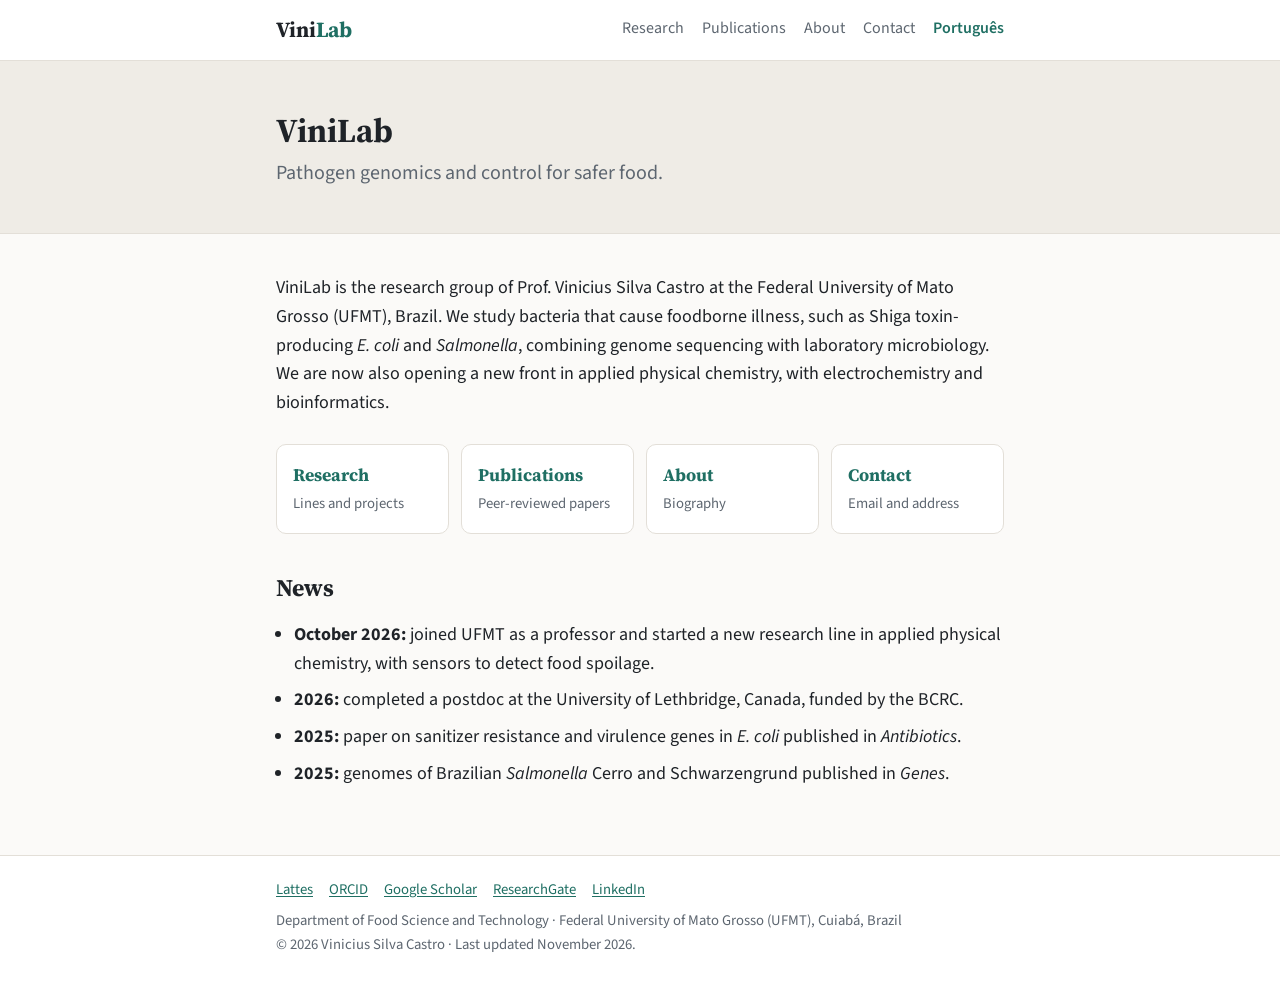
==== en/index.html @ 33610893 "Rebuild site as ViniLab: bilingual PT/EN, new pages and fixed Antibiotics 2025 DOI Co-Authored-By: C" ====
<!DOCTYPE html>
<html lang="en">
<head>
<meta charset="utf-8">
<meta name="viewport" content="width=device-width, initial-scale=1">
<title>ViniLab · Vinicius Silva Castro</title>
<meta name="description" content="ViniLab: research group of Prof. Vinicius Silva Castro (UFMT, Brazil) on foodborne pathogen genomics and control.">
<link rel="alternate" hreflang="pt" href="../index.html">
<link rel="preconnect" href="https://fonts.googleapis.com">
<link rel="preconnect" href="https://fonts.gstatic.com" crossorigin>
<link href="https://fonts.googleapis.com/css2?family=Source+Sans+3:wght@400;600&family=Source+Serif+4:wght@600;700&display=swap" rel="stylesheet">
<link rel="stylesheet" href="../assets/style.css">
</head>
<body>
<header class="site"><div class="wrap">
  <a class="brand" href="index.html">Vini<span>Lab</span></a>
  <nav class="menu"><a href="research.html">Research</a> <a href="publications.html">Publications</a> <a href="about.html">About</a> <a href="contact.html">Contact</a> <a class="lang" href="../index.html" hreflang="pt" lang="pt">Português</a></nav>
</div></header>
<section class="banner"><div class="wrap">
<h1>ViniLab</h1>
<p class="tag">Pathogen genomics and control for safer food.</p>
</div></section>
<main><div class="wrap">
<p style="margin-top:2rem">ViniLab is the research group of Prof. Vinicius Silva Castro at the Federal University of Mato Grosso (UFMT), Brazil. We study bacteria that cause foodborne illness, such as Shiga toxin-producing <i>E. coli</i> and <i>Salmonella</i>, combining genome sequencing with laboratory microbiology. We are now also opening a new front in applied physical chemistry, with electrochemistry and bioinformatics.</p>
<div class="cards">
  <a href="research.html"><strong>Research</strong><span>Lines and projects</span></a>
  <a href="publications.html"><strong>Publications</strong><span>Peer-reviewed papers</span></a>
  <a href="about.html"><strong>About</strong><span>Biography</span></a>
  <a href="contact.html"><strong>Contact</strong><span>Email and address</span></a>
</div>
<h2>News</h2>
<ul class="news">
  <li><b>October 2026:</b> joined UFMT as a professor and started a new research line in applied physical chemistry, with sensors to detect food spoilage.</li>
  <li><b>2026:</b> completed a postdoc at the University of Lethbridge, Canada, funded by the BCRC.</li>
  <li><b>2025:</b> paper on sanitizer resistance and virulence genes in <i>E. coli</i> published in <i>Antibiotics</i>.</li>
  <li><b>2025:</b> genomes of Brazilian <i>Salmonella</i> Cerro and Schwarzengrund published in <i>Genes</i>.</li>
</ul>
</div></main>
<footer class="site"><div class="wrap">
  <div class="profiles"><a href="http://buscatextual.cnpq.br/buscatextual/visualizacv.do?id=K4355072J1">Lattes</a> <a href="https://orcid.org/0000-0002-4746-0237">ORCID</a> <a href="https://scholar.google.com/citations?user=b-6dklwAAAAJ">Google Scholar</a> <a href="https://www.researchgate.net/profile/Vinicius-Castro-8">ResearchGate</a> <a href="https://www.linkedin.com/in/vinicius-silva-castro">LinkedIn</a></div>
  <div>Department of Food Science and Technology · Federal University of Mato Grosso (UFMT), Cuiabá, Brazil</div>
  <div>© 2026 Vinicius Silva Castro · Last updated November 2026.</div>
</div></footer>
</body>
</html>
---- assets/style.css ----
/* ViniLab – estilo do site / site styles
   Para mudar as cores, altere apenas as variáveis abaixo. */
:root {
  --bg: #fbfaf8;
  --surface: #ffffff;
  --banner: #efece6;
  --text: #1f2328;
  --muted: #5d6670;
  --line: #e3dfd8;
  --accent: #1f6f63;
  --accent-soft: #e3f0ed;
  --max: 760px;
}
@media (prefers-color-scheme: dark) {
  :root {
    --bg: #15181b;
    --surface: #1c2024;
    --banner: #20252a;
    --text: #e8e6e3;
    --muted: #a3abb3;
    --line: #2f353b;
    --accent: #6cc4b4;
    --accent-soft: #1f3430;
  }
}
* { box-sizing: border-box; }
html { -webkit-text-size-adjust: 100%; }
body {
  margin: 0;
  background: var(--bg);
  color: var(--text);
  font-family: "Source Sans 3", "Segoe UI", Arial, sans-serif;
  font-size: 18px;
  line-height: 1.6;
}
a { color: var(--accent); text-underline-offset: 2px; }
a:hover { text-decoration-thickness: 2px; }
h1, h2, h3, .brand { font-family: "Source Serif 4", Georgia, serif; line-height: 1.25; }
h1 { font-size: 2.1rem; margin: 0 0 .4rem; }
h2 { font-size: 1.5rem; margin: 2.4rem 0 .8rem; }
h3 { font-size: 1.15rem; margin: 1.8rem 0 .4rem; }
.wrap { max-width: var(--max); margin: 0 auto; padding: 0 16px; }

/* Cabeçalho / header */
header.site { border-bottom: 1px solid var(--line); background: var(--surface); }
header.site .wrap { display: flex; flex-wrap: wrap; align-items: center; justify-content: space-between; gap: 8px 24px; padding-top: 14px; padding-bottom: 14px; }
.brand { font-size: 1.35rem; font-weight: 700; color: var(--text); text-decoration: none; }
.brand span { color: var(--accent); }
nav.menu { display: flex; flex-wrap: wrap; gap: 4px 18px; font-size: 1rem; }
nav.menu a { color: var(--muted); text-decoration: none; padding: 2px 0; border-bottom: 2px solid transparent; }
nav.menu a:hover { color: var(--text); }
nav.menu a.on { color: var(--text); border-bottom-color: var(--accent); }
nav.menu a.lang { color: var(--accent); font-weight: 600; }

/* Banner (fundo neutro) */
.banner { background: var(--banner); border-bottom: 1px solid var(--line); }
.banner .wrap { padding-top: 48px; padding-bottom: 44px; }
.banner p.tag { font-size: 1.25rem; color: var(--muted); margin: 0; max-width: 34em; }
.banner.small .wrap { padding-top: 32px; padding-bottom: 28px; }

main { padding: 8px 0 48px; }
main p { margin: 0 0 1rem; }

/* Cartões da página inicial / home cards */
.cards { display: grid; grid-template-columns: repeat(auto-fit, minmax(160px, 1fr)); gap: 12px; margin: 1.6rem 0; }
.cards a { display: block; padding: 16px; background: var(--surface); border: 1px solid var(--line); border-radius: 10px; text-decoration: none; color: var(--text); }
.cards a strong { display: block; font-family: "Source Serif 4", Georgia, serif; font-size: 1.1rem; color: var(--accent); }
.cards a span { font-size: .92rem; color: var(--muted); }
.cards a:hover { border-color: var(--accent); }

ul.news { padding-left: 1.1rem; }
ul.news li { margin-bottom: .5rem; }

/* Sobre / about */
.profile { display: flex; flex-wrap: wrap; gap: 24px; align-items: flex-start; margin-top: 2rem; }
.profile img { width: 200px; max-width: 100%; height: auto; border-radius: 10px; border: 1px solid var(--line); }
.profile .who { flex: 1 1 260px; }
.profile .who p { margin: 0 0 .4rem; color: var(--muted); }
.links-inline { display: flex; flex-wrap: wrap; gap: 6px 14px; font-size: .98rem; margin-top: .6rem; }

/* Pesquisa / research */
.line { border-left: 3px solid var(--accent); padding: 2px 0 2px 16px; margin: 1.6rem 0; }
.line h3 { margin-top: 0; }
.line .refs { font-size: .92rem; color: var(--muted); font-style: italic; }
.badge { display: inline-block; font-size: .75rem; font-weight: 600; text-transform: uppercase; letter-spacing: .04em; background: var(--accent-soft); color: var(--accent); padding: 1px 8px; border-radius: 99px; vertical-align: middle; margin-left: 6px; }

/* Publicações / publications */
ol.pubs { padding-left: 1.4rem; }
ol.pubs li { margin-bottom: .9rem; }
ol.pubs .cit { color: var(--muted); font-size: .92rem; }
.buttons { display: flex; flex-wrap: wrap; gap: 8px; margin: 1rem 0 1.4rem; }
.buttons a { display: inline-block; padding: 6px 14px; border: 1px solid var(--accent); border-radius: 99px; text-decoration: none; font-size: .95rem; }
.buttons a:hover { background: var(--accent-soft); }

/* Contato / contact */
.box { background: var(--surface); border: 1px solid var(--line); border-radius: 10px; padding: 18px 20px; margin: 1.2rem 0; }

/* Rodapé / footer */
footer.site { border-top: 1px solid var(--line); background: var(--surface); font-size: .92rem; color: var(--muted); }
footer.site .wrap { padding-top: 22px; padding-bottom: 26px; }
footer.site .profiles { display: flex; flex-wrap: wrap; gap: 6px 16px; margin-bottom: 8px; }

@media (max-width: 560px) {
  body { font-size: 17px; }
  h1 { font-size: 1.7rem; }
  .banner .wrap { padding-top: 32px; padding-bottom: 30px; }
  .profile img { width: 160px; }
}
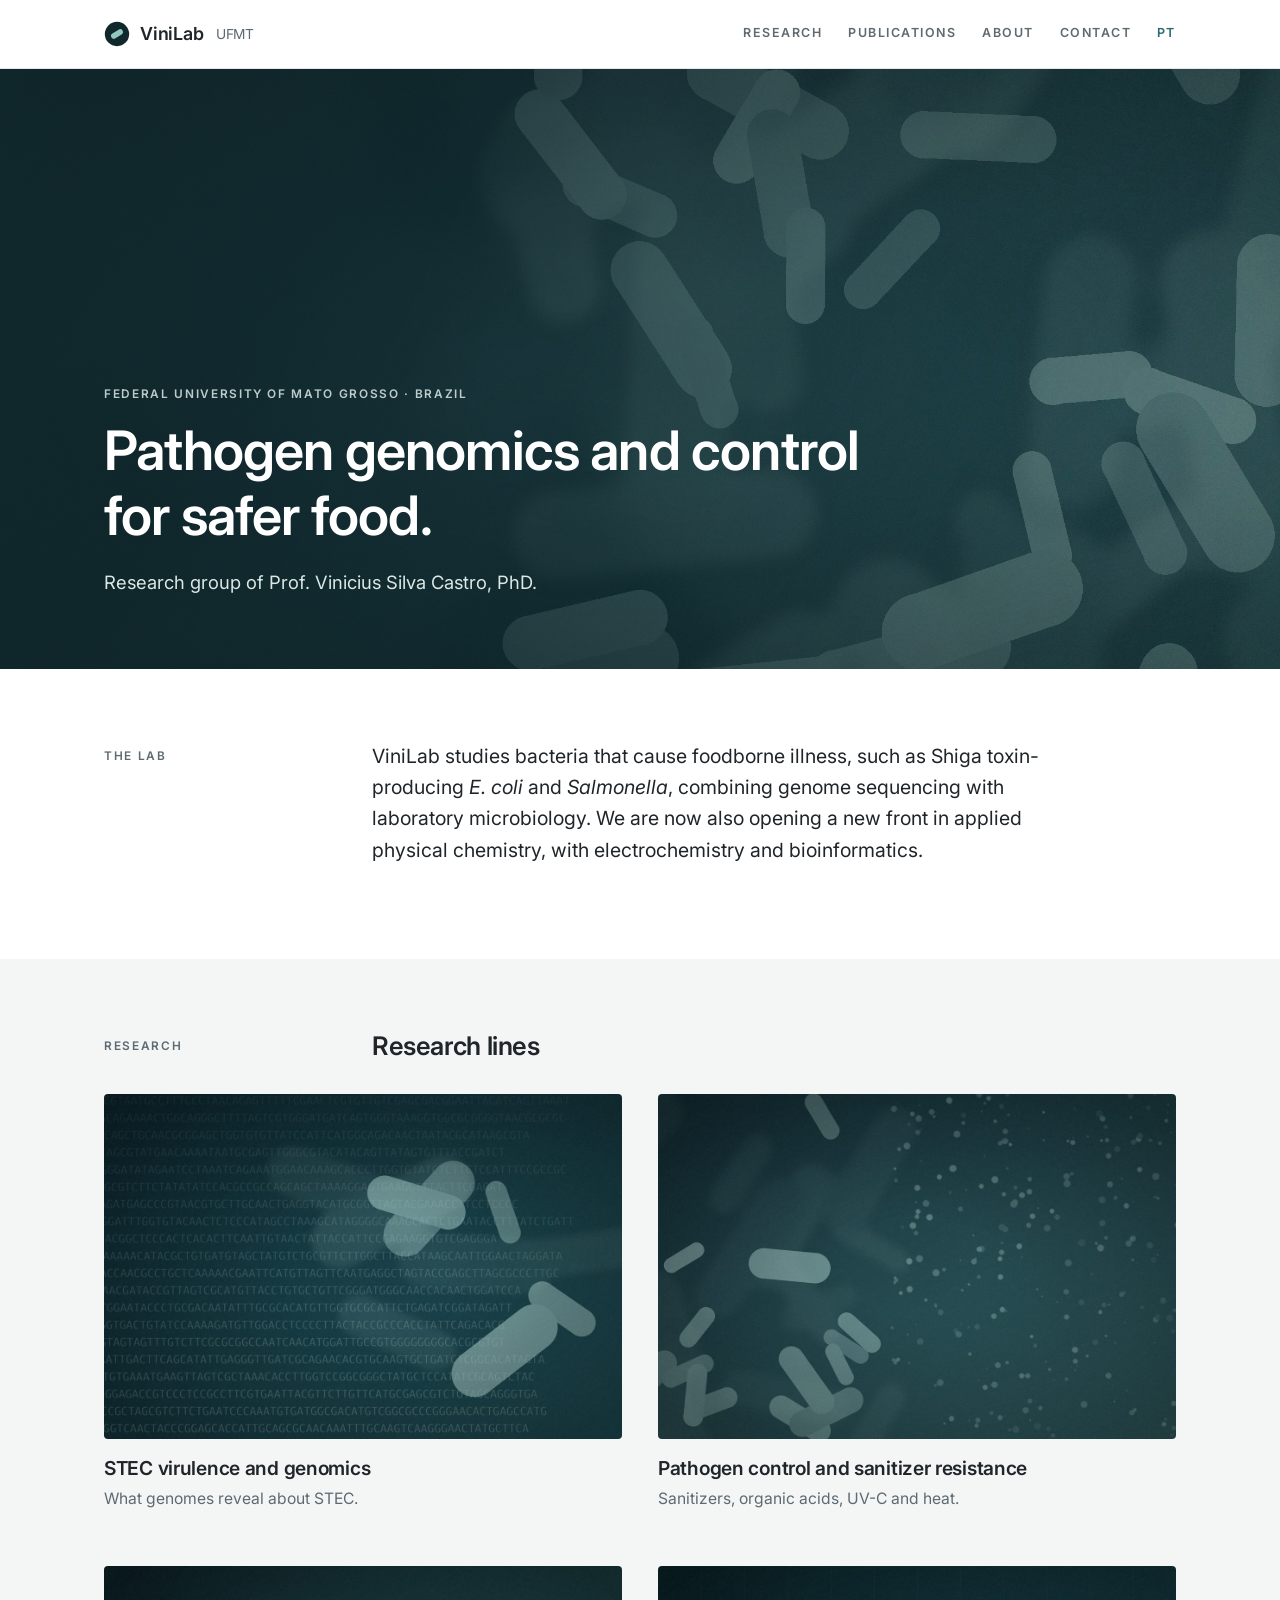
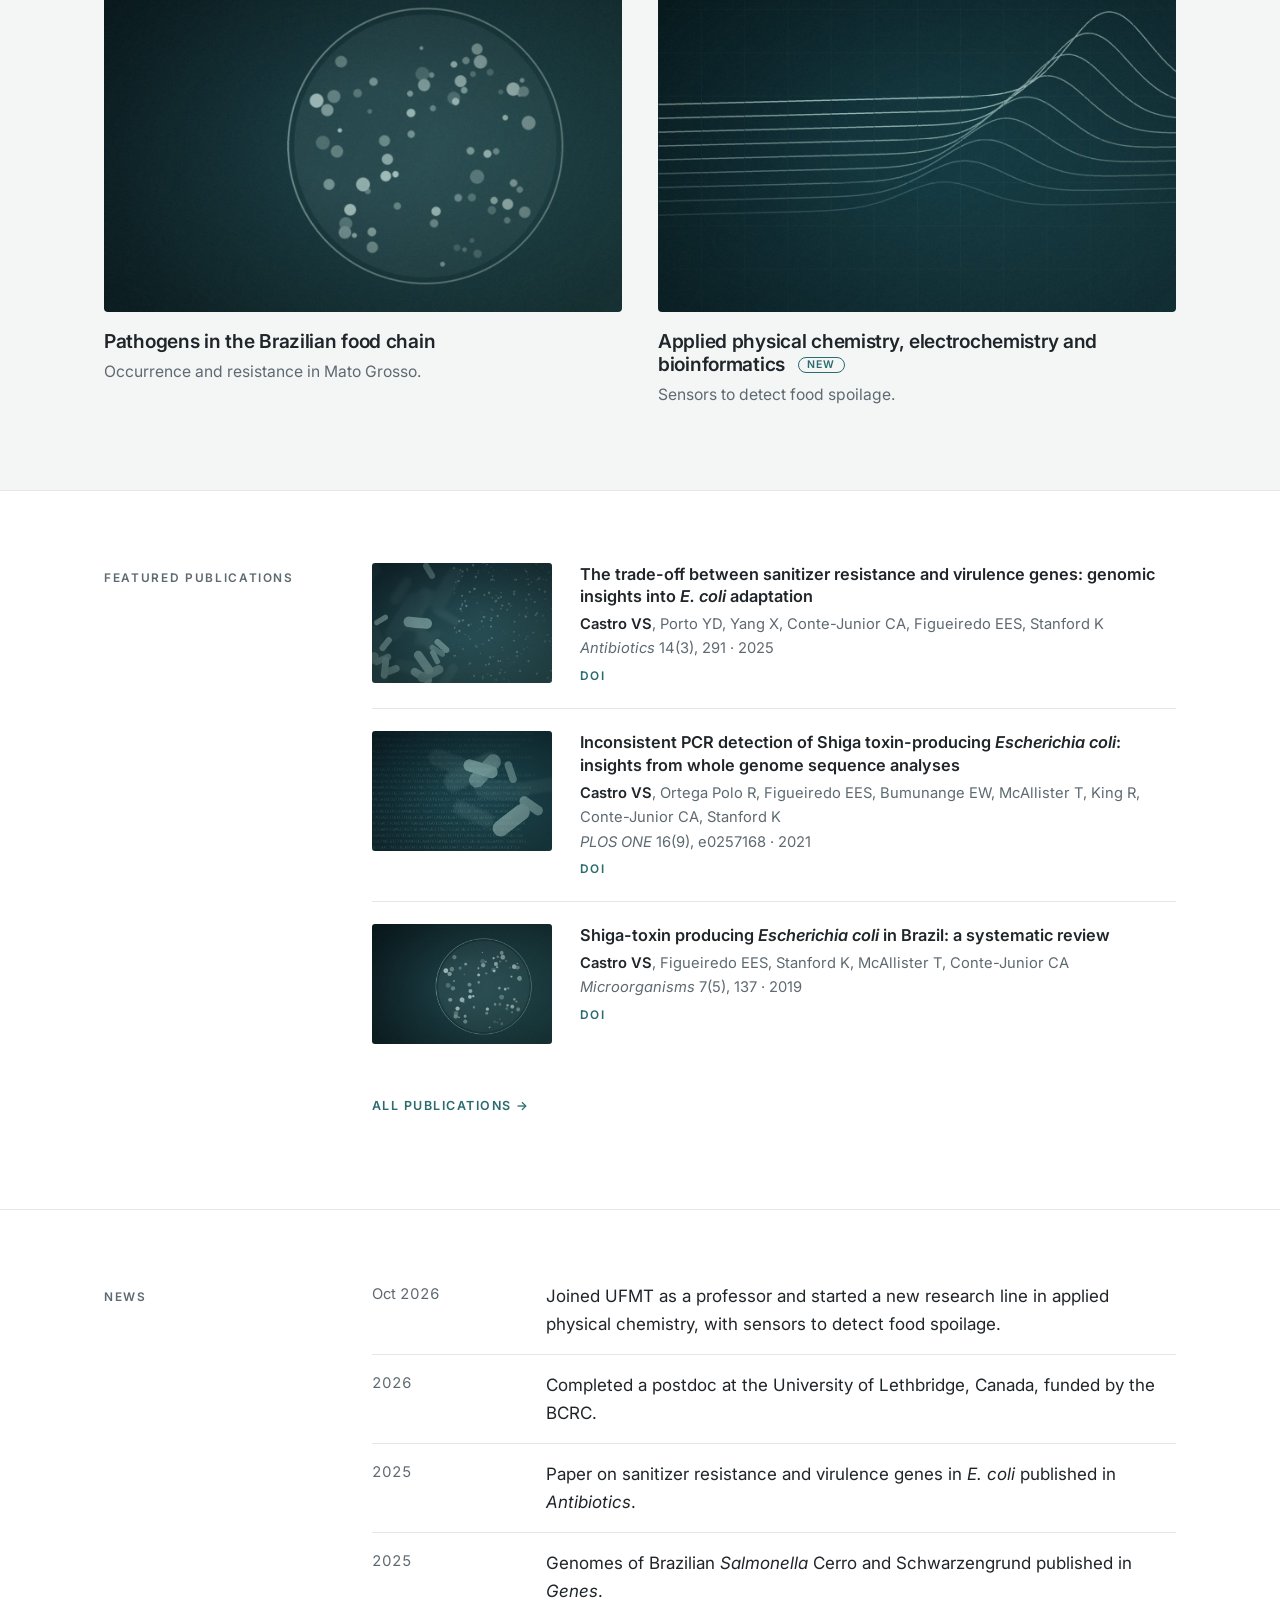
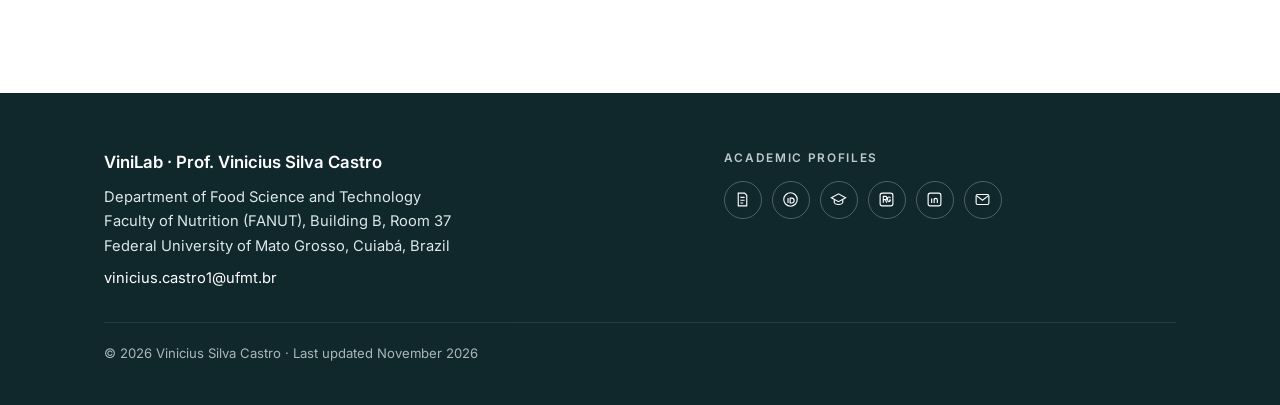
==== commit 68c12d15: "Redesign ViniLab: refined typography, own illustrations, hero and image cards Co-Authored-By: Claude" ====
--- a/en/index.html
+++ b/en/index.html
@@ -6,40 +6,67 @@
 <title>ViniLab · Vinicius Silva Castro</title>
 <meta name="description" content="ViniLab: research group of Prof. Vinicius Silva Castro (UFMT, Brazil) on foodborne pathogen genomics and control.">
 <link rel="alternate" hreflang="pt" href="../index.html">
+<link rel="icon" href="../assets/img/favicon.svg" type="image/svg+xml">
 <link rel="preconnect" href="https://fonts.googleapis.com">
 <link rel="preconnect" href="https://fonts.gstatic.com" crossorigin>
-<link href="https://fonts.googleapis.com/css2?family=Source+Sans+3:wght@400;600&family=Source+Serif+4:wght@600;700&display=swap" rel="stylesheet">
+<link href="https://fonts.googleapis.com/css2?family=Inter:wght@400;500;600&display=swap" rel="stylesheet">
 <link rel="stylesheet" href="../assets/style.css">
 </head>
 <body>
+<a class="skip" href="#conteudo">Skip to content</a>
 <header class="site"><div class="wrap">
-  <a class="brand" href="index.html">Vini<span>Lab</span></a>
-  <nav class="menu"><a href="research.html">Research</a> <a href="publications.html">Publications</a> <a href="about.html">About</a> <a href="contact.html">Contact</a> <a class="lang" href="../index.html" hreflang="pt" lang="pt">Português</a></nav>
+  <a class="brand" href="index.html"><svg viewBox="0 0 32 32" aria-hidden="true"><circle cx="16" cy="16" r="15" fill="#10272c"/><rect x="8" y="12.5" width="16" height="7" rx="3.5" fill="#8fc7bf" transform="rotate(-32 16 16)"/></svg>ViniLab <small>UFMT</small></a>
+  <nav class="menu" aria-label="Main menu"><a href="research.html">Research</a><a href="publications.html">Publications</a><a href="about.html">About</a><a href="contact.html">Contact</a><a class="lang" href="../index.html" hreflang="pt" lang="pt">PT</a></nav>
 </div></header>
-<section class="banner"><div class="wrap">
-<h1>ViniLab</h1>
-<p class="tag">Pathogen genomics and control for safer food.</p>
+<section class="hero" style="background-image:linear-gradient(90deg,rgba(16,39,44,.92) 0%,rgba(16,39,44,.55) 45%,rgba(16,39,44,.05) 100%),url('../assets/img/hero.jpg')"><div class="wrap">
+  <div class="label light">Federal University of Mato Grosso · Brazil</div>
+  <h1>Pathogen genomics and control for safer food.</h1>
+  <p>Research group of Prof. Vinicius Silva Castro, PhD.</p>
 </div></section>
-<main><div class="wrap">
-<p style="margin-top:2rem">ViniLab is the research group of Prof. Vinicius Silva Castro at the Federal University of Mato Grosso (UFMT), Brazil. We study bacteria that cause foodborne illness, such as Shiga toxin-producing <i>E. coli</i> and <i>Salmonella</i>, combining genome sequencing with laboratory microbiology. We are now also opening a new front in applied physical chemistry, with electrochemistry and bioinformatics.</p>
-<div class="cards">
-  <a href="research.html"><strong>Research</strong><span>Lines and projects</span></a>
-  <a href="publications.html"><strong>Publications</strong><span>Peer-reviewed papers</span></a>
-  <a href="about.html"><strong>About</strong><span>Biography</span></a>
-  <a href="contact.html"><strong>Contact</strong><span>Email and address</span></a>
-</div>
-<h2>News</h2>
-<ul class="news">
-  <li><b>October 2026:</b> joined UFMT as a professor and started a new research line in applied physical chemistry, with sensors to detect food spoilage.</li>
-  <li><b>2026:</b> completed a postdoc at the University of Lethbridge, Canada, funded by the BCRC.</li>
-  <li><b>2025:</b> paper on sanitizer resistance and virulence genes in <i>E. coli</i> published in <i>Antibiotics</i>.</li>
-  <li><b>2025:</b> genomes of Brazilian <i>Salmonella</i> Cerro and Schwarzengrund published in <i>Genes</i>.</li>
-</ul>
-</div></main>
+<main id="conteudo">
+<section class="block"><div class="wrap split">
+  <div class="label">The lab</div>
+  <p class="lead">ViniLab studies bacteria that cause foodborne illness, such as Shiga toxin-producing <i>E. coli</i> and <i>Salmonella</i>, combining genome sequencing with laboratory microbiology. We are now also opening a new front in applied physical chemistry, with electrochemistry and bioinformatics.</p>
+</div></section>
+<section class="block soft"><div class="wrap">
+  <div class="split" style="margin-bottom:32px"><div class="label">Research</div><h2 style="font-size:1.6rem">Research lines</h2></div>
+  <div class="cards">
+<a class="card" href="research.html#linha-1"><div class="img"><img src="../assets/img/card-genomica.jpg" alt="" loading="lazy" width="1200" height="800"></div><h3>STEC virulence and genomics</h3><p>What genomes reveal about STEC.</p></a>
+<a class="card" href="research.html#linha-2"><div class="img"><img src="../assets/img/card-controle.jpg" alt="" loading="lazy" width="1200" height="800"></div><h3>Pathogen control and sanitizer resistance</h3><p>Sanitizers, organic acids, UV-C and heat.</p></a>
+<a class="card" href="research.html#linha-3"><div class="img"><img src="../assets/img/card-cadeia.jpg" alt="" loading="lazy" width="1200" height="800"></div><h3>Pathogens in the Brazilian food chain</h3><p>Occurrence and resistance in Mato Grosso.</p></a>
+<a class="card" href="research.html#linha-4"><div class="img"><img src="../assets/img/card-sensores.jpg" alt="" loading="lazy" width="1200" height="800"></div><h3>Applied physical chemistry, electrochemistry and bioinformatics <span class=new>New</span></h3><p>Sensors to detect food spoilage.</p></a>
+  </div>
+</div></section>
+<section class="block"><div class="wrap split">
+  <div class="label">Featured publications</div>
+  <div>
+<div class="feat"><div class="img"><img src="../assets/img/card-controle.jpg" alt="" loading="lazy" width="1200" height="800"></div><div><p class="pub-title">The trade-off between sanitizer resistance and virulence genes: genomic insights into <i>E. coli</i> adaptation</p><p class="pub-meta"><b>Castro VS</b>, Porto YD, Yang X, Conte-Junior CA, Figueiredo EES, Stanford K</p><p class="pub-meta"><i>Antibiotics</i> 14(3), 291 · 2025</p><div class="pub-links"><a href="https://doi.org/10.3390/antibiotics14030291">DOI</a></div></div></div>
+<div class="feat"><div class="img"><img src="../assets/img/card-genomica.jpg" alt="" loading="lazy" width="1200" height="800"></div><div><p class="pub-title">Inconsistent PCR detection of Shiga toxin-producing <i>Escherichia coli</i>: insights from whole genome sequence analyses</p><p class="pub-meta"><b>Castro VS</b>, Ortega Polo R, Figueiredo EES, Bumunange EW, McAllister T, King R, Conte-Junior CA, Stanford K</p><p class="pub-meta"><i>PLOS ONE</i> 16(9), e0257168 · 2021</p><div class="pub-links"><a href="https://doi.org/10.1371/journal.pone.0257168">DOI</a></div></div></div>
+<div class="feat"><div class="img"><img src="../assets/img/card-cadeia.jpg" alt="" loading="lazy" width="1200" height="800"></div><div><p class="pub-title">Shiga-toxin producing <i>Escherichia coli</i> in Brazil: a systematic review</p><p class="pub-meta"><b>Castro VS</b>, Figueiredo EES, Stanford K, McAllister T, Conte-Junior CA</p><p class="pub-meta"><i>Microorganisms</i> 7(5), 137 · 2019</p><div class="pub-links"><a href="https://doi.org/10.3390/microorganisms7050137">DOI</a></div></div></div>
+    <p style="margin-top:24px"><a class="more" href="publications.html">All publications →</a></p>
+  </div>
+</div></section>
+<section class="block"><div class="wrap split">
+  <div class="label">News</div>
+  <ul class="news">
+<li><time>Oct 2026</time><span>Joined UFMT as a professor and started a new research line in applied physical chemistry, with sensors to detect food spoilage.</span></li>
+<li><time>2026</time><span>Completed a postdoc at the University of Lethbridge, Canada, funded by the BCRC.</span></li>
+<li><time>2025</time><span>Paper on sanitizer resistance and virulence genes in <i>E. coli</i> published in <i>Antibiotics</i>.</span></li>
+<li><time>2025</time><span>Genomes of Brazilian <i>Salmonella</i> Cerro and Schwarzengrund published in <i>Genes</i>.</span></li>
+  </ul>
+</div></section>
+</main>
 <footer class="site"><div class="wrap">
-  <div class="profiles"><a href="http://buscatextual.cnpq.br/buscatextual/visualizacv.do?id=K4355072J1">Lattes</a> <a href="https://orcid.org/0000-0002-4746-0237">ORCID</a> <a href="https://scholar.google.com/citations?user=b-6dklwAAAAJ">Google Scholar</a> <a href="https://www.researchgate.net/profile/Vinicius-Castro-8">ResearchGate</a> <a href="https://www.linkedin.com/in/vinicius-silva-castro">LinkedIn</a></div>
-  <div>Department of Food Science and Technology · Federal University of Mato Grosso (UFMT), Cuiabá, Brazil</div>
-  <div>© 2026 Vinicius Silva Castro · Last updated November 2026.</div>
+  <div>
+    <div class="fname">ViniLab · Prof. Vinicius Silva Castro</div>
+    <div>Department of Food Science and Technology<br>Faculty of Nutrition (FANUT), Building B, Room 37<br>Federal University of Mato Grosso, Cuiabá, Brazil</div>
+    <div style="margin-top:8px"><a href="mailto:vinicius.castro1@ufmt.br">vinicius.castro1@ufmt.br</a></div>
+  </div>
+  <div>
+    <div class="label light" style="margin-bottom:12px">Academic profiles</div>
+    <div class="icons"><a href="http://buscatextual.cnpq.br/buscatextual/visualizacv.do?id=K4355072J1" title="Lattes" aria-label="Lattes"><svg viewBox="0 0 24 24" fill="none" stroke="currentColor" stroke-width="1.6" aria-hidden="true"><path d="M6 3h9l3 3v15H6z"/><path d="M9 9h6M9 13h6M9 17h4"/></svg></a><a href="https://orcid.org/0000-0002-4746-0237" title="ORCID" aria-label="ORCID"><svg viewBox="0 0 24 24" fill="none" stroke="currentColor" stroke-width="1.6" aria-hidden="true"><circle cx="12" cy="12" r="9.5"/><path d="M8.5 10v7M8.5 7.2v.1M11.5 10h2.2a3.5 3.5 0 0 1 0 7h-2.2z"/></svg></a><a href="https://scholar.google.com/citations?user=b-6dklwAAAAJ" title="Google Scholar" aria-label="Google Scholar"><svg viewBox="0 0 24 24" fill="none" stroke="currentColor" stroke-width="1.6" aria-hidden="true"><path d="M2 9.5 12 4l10 5.5L12 15z"/><path d="M6 11.7V16c0 1.4 2.7 3 6 3s6-1.6 6-3v-4.3"/></svg></a><a href="https://www.researchgate.net/profile/Vinicius-Castro-8" title="ResearchGate" aria-label="ResearchGate"><svg viewBox="0 0 24 24" fill="none" stroke="currentColor" stroke-width="1.6" aria-hidden="true"><rect x="3" y="3" width="18" height="18" rx="3"/><path d="M7.5 16.5v-9h2.7a2.3 2.3 0 0 1 0 4.6H7.5M10.3 12.1l2.2 4.4M17.5 10a2 2 0 0 0-2-1.6c-1.3 0-2 1-2 2.6v1.4c0 1.6.7 2.6 2 2.6s2-.8 2-2.2h-1.8"/></svg></a><a href="https://www.linkedin.com/in/vinicius-silva-castro" title="LinkedIn" aria-label="LinkedIn"><svg viewBox="0 0 24 24" fill="none" stroke="currentColor" stroke-width="1.6" aria-hidden="true"><rect x="3" y="3" width="18" height="18" rx="3"/><path d="M8 10.5V17M8 7.3v.1M11.5 17v-6.5M11.5 13.2c0-1.6 1-2.7 2.4-2.7 1.5 0 2.1 1 2.1 2.6V17"/></svg></a><a href="mailto:vinicius.castro1@ufmt.br" title="E-mail" aria-label="E-mail"><svg viewBox="0 0 24 24" fill="none" stroke="currentColor" stroke-width="1.6" aria-hidden="true"><rect x="3" y="5" width="18" height="14" rx="2"/><path d="m3.5 6.5 8.5 6.5 8.5-6.5"/></svg></a></div>
+  </div>
+  <div class="copy">© 2026 Vinicius Silva Castro · Last updated November 2026</div>
 </div></footer>
 </body>
 </html>
--- a/assets/style.css
+++ b/assets/style.css
@@ -1,108 +1,148 @@
-/* ViniLab – estilo do site / site styles
-   Para mudar as cores, altere apenas as variáveis abaixo. */
+/* ViniLab — estilo do site / site styles
+   Para mudar cores ou fontes, altere só as variáveis abaixo. */
 :root {
-  --bg: #fbfaf8;
-  --surface: #ffffff;
-  --banner: #efece6;
-  --text: #1f2328;
-  --muted: #5d6670;
-  --line: #e3dfd8;
-  --accent: #1f6f63;
-  --accent-soft: #e3f0ed;
-  --max: 760px;
-}
-@media (prefers-color-scheme: dark) {
-  :root {
-    --bg: #15181b;
-    --surface: #1c2024;
-    --banner: #20252a;
-    --text: #e8e6e3;
-    --muted: #a3abb3;
-    --line: #2f353b;
-    --accent: #6cc4b4;
-    --accent-soft: #1f3430;
-  }
+  --bg: #ffffff;
+  --soft: #f4f6f6;
+  --text: #1f2529;
+  --muted: #5e6a71;
+  --line: #e3e7e8;
+  --accent: #2b6a6e;
+  --deep: #10272c;
+  --on-deep: #dbe8e6;
+  --max: 1120px;
+  --text-max: 680px;
+  --font: "Inter", -apple-system, "Segoe UI", Roboto, Arial, sans-serif;
 }
 * { box-sizing: border-box; }
 html { -webkit-text-size-adjust: 100%; }
-body {
-  margin: 0;
-  background: var(--bg);
-  color: var(--text);
-  font-family: "Source Sans 3", "Segoe UI", Arial, sans-serif;
-  font-size: 18px;
-  line-height: 1.6;
-}
-a { color: var(--accent); text-underline-offset: 2px; }
-a:hover { text-decoration-thickness: 2px; }
-h1, h2, h3, .brand { font-family: "Source Serif 4", Georgia, serif; line-height: 1.25; }
-h1 { font-size: 2.1rem; margin: 0 0 .4rem; }
-h2 { font-size: 1.5rem; margin: 2.4rem 0 .8rem; }
-h3 { font-size: 1.15rem; margin: 1.8rem 0 .4rem; }
-.wrap { max-width: var(--max); margin: 0 auto; padding: 0 16px; }
+body { margin: 0; background: var(--bg); color: var(--text); font-family: var(--font); font-size: 17px; line-height: 1.65; -webkit-font-smoothing: antialiased; }
+img { max-width: 100%; height: auto; display: block; }
+a { color: var(--accent); text-decoration: none; }
+a:hover { text-decoration: underline; text-underline-offset: 3px; }
+h1, h2, h3 { font-weight: 600; letter-spacing: -0.015em; line-height: 1.2; margin: 0; }
+p { margin: 0 0 1.1em; }
+.wrap { max-width: var(--max); margin: 0 auto; padding: 0 24px; }
+.label { font-size: .74rem; font-weight: 600; letter-spacing: .14em; text-transform: uppercase; color: var(--muted); }
+.label.light { color: var(--on-deep); opacity: .85; }
+.skip { position: absolute; left: -999px; }
+.skip:focus { left: 16px; top: 8px; background: #fff; padding: 6px 10px; z-index: 10; }
 
 /* Cabeçalho / header */
-header.site { border-bottom: 1px solid var(--line); background: var(--surface); }
-header.site .wrap { display: flex; flex-wrap: wrap; align-items: center; justify-content: space-between; gap: 8px 24px; padding-top: 14px; padding-bottom: 14px; }
-.brand { font-size: 1.35rem; font-weight: 700; color: var(--text); text-decoration: none; }
-.brand span { color: var(--accent); }
-nav.menu { display: flex; flex-wrap: wrap; gap: 4px 18px; font-size: 1rem; }
-nav.menu a { color: var(--muted); text-decoration: none; padding: 2px 0; border-bottom: 2px solid transparent; }
-nav.menu a:hover { color: var(--text); }
+header.site { position: sticky; top: 0; z-index: 20; background: rgba(255,255,255,.94); backdrop-filter: saturate(1.4) blur(8px); border-bottom: 1px solid var(--line); }
+header.site .wrap { display: flex; align-items: center; justify-content: space-between; gap: 12px 32px; min-height: 68px; flex-wrap: wrap; padding-top: 10px; padding-bottom: 10px; }
+.brand { display: flex; align-items: center; gap: 10px; color: var(--text); font-weight: 600; font-size: 1.12rem; letter-spacing: -.01em; }
+.brand:hover { text-decoration: none; }
+.brand svg { width: 26px; height: 26px; }
+.brand small { font-weight: 400; color: var(--muted); font-size: .86rem; margin-left: 2px; }
+nav.menu { display: flex; flex-wrap: wrap; gap: 4px 26px; }
+nav.menu a { color: var(--muted); font-size: .78rem; font-weight: 600; letter-spacing: .12em; text-transform: uppercase; padding: 6px 0; border-bottom: 1.5px solid transparent; }
+nav.menu a:hover { color: var(--text); text-decoration: none; }
 nav.menu a.on { color: var(--text); border-bottom-color: var(--accent); }
-nav.menu a.lang { color: var(--accent); font-weight: 600; }
+nav.menu a.lang { color: var(--accent); }
 
-/* Banner (fundo neutro) */
-.banner { background: var(--banner); border-bottom: 1px solid var(--line); }
-.banner .wrap { padding-top: 48px; padding-bottom: 44px; }
-.banner p.tag { font-size: 1.25rem; color: var(--muted); margin: 0; max-width: 34em; }
-.banner.small .wrap { padding-top: 32px; padding-bottom: 28px; }
+/* Banner da página inicial / home hero */
+.hero { position: relative; color: #fff; background: var(--deep) center / cover no-repeat; }
+.hero .wrap { min-height: min(70vh, 600px); display: flex; flex-direction: column; justify-content: flex-end; padding-top: 96px; padding-bottom: 72px; }
+.hero h1 { font-size: clamp(2.1rem, 4.6vw, 3.4rem); max-width: 15em; margin: 14px 0 18px; }
+.hero p { font-size: 1.15rem; color: var(--on-deep); max-width: 34em; margin: 0; }
 
-main { padding: 8px 0 48px; }
-main p { margin: 0 0 1rem; }
+/* Faixa das páginas internas / page band */
+.band { color: #fff; background: var(--deep) center / cover no-repeat; }
+.band .wrap { padding-top: 72px; padding-bottom: 40px; }
+.band h1 { font-size: clamp(1.9rem, 3.6vw, 2.6rem); margin-top: 10px; }
 
-/* Cartões da página inicial / home cards */
-.cards { display: grid; grid-template-columns: repeat(auto-fit, minmax(160px, 1fr)); gap: 12px; margin: 1.6rem 0; }
-.cards a { display: block; padding: 16px; background: var(--surface); border: 1px solid var(--line); border-radius: 10px; text-decoration: none; color: var(--text); }
-.cards a strong { display: block; font-family: "Source Serif 4", Georgia, serif; font-size: 1.1rem; color: var(--accent); }
-.cards a span { font-size: .92rem; color: var(--muted); }
-.cards a:hover { border-color: var(--accent); }
+/* Seções / sections */
+section.block { padding: 72px 0; }
+section.block + section.block { border-top: 1px solid var(--line); }
+section.soft { background: var(--soft); border-top: 0 !important; }
+.split { display: grid; grid-template-columns: 220px 1fr; gap: 24px 48px; }
+.split > .label { padding-top: 6px; }
+.lead { font-size: 1.22rem; line-height: 1.6; max-width: 36em; color: var(--text); }
+.prose { max-width: var(--text-max); }
+.prose h2 { font-size: 1.45rem; margin: 2.2em 0 .7em; }
+.prose h2:first-child { margin-top: 0; }
 
-ul.news { padding-left: 1.1rem; }
-ul.news li { margin-bottom: .5rem; }
+/* Cartões com imagem / image cards */
+.cards { display: grid; grid-template-columns: repeat(2, 1fr); gap: 44px 36px; margin-top: 8px; }
+.card { color: var(--text); display: block; }
+.card:hover { text-decoration: none; }
+.card .img { overflow: hidden; border-radius: 4px; aspect-ratio: 3 / 2; background: var(--deep); }
+.card .img img { width: 100%; height: 100%; object-fit: cover; transition: transform .5s ease; }
+.card:hover .img img { transform: scale(1.03); }
+.card h3 { font-size: 1.2rem; margin: 18px 0 6px; }
+.card p { color: var(--muted); margin: 0 0 10px; font-size: .98rem; }
+.more { font-size: .78rem; font-weight: 600; letter-spacing: .12em; text-transform: uppercase; color: var(--accent); }
+
+/* Linhas de pesquisa / research lines */
+.rline { display: grid; grid-template-columns: 5fr 7fr; gap: 28px 48px; align-items: start; padding: 48px 0; border-top: 1px solid var(--line); }
+.rline:first-of-type { border-top: 0; padding-top: 8px; }
+.rline .img { border-radius: 4px; overflow: hidden; aspect-ratio: 3 / 2; }
+.rline .img img { width: 100%; height: 100%; object-fit: cover; }
+.rline h2 { font-size: 1.4rem; margin: 8px 0 12px; }
+.rline .refs { color: var(--muted); font-size: .9rem; margin: 0; }
+.new { display: inline-block; margin-left: 8px; vertical-align: 3px; font-size: .66rem; font-weight: 600; letter-spacing: .12em; text-transform: uppercase; color: var(--accent); border: 1px solid currentColor; border-radius: 99px; padding: 1px 8px; }
+
+/* Novidades / news */
+.news { list-style: none; margin: 0; padding: 0; }
+.news li { display: grid; grid-template-columns: 150px 1fr; gap: 4px 24px; padding: 16px 0; border-top: 1px solid var(--line); }
+.news li:first-child { border-top: 0; padding-top: 0; }
+.news time { color: var(--muted); font-size: .92rem; font-variant-numeric: tabular-nums; }
+
+/* Publicações / publications */
+.feat { display: grid; grid-template-columns: 180px 1fr; gap: 20px 28px; padding: 22px 0; border-top: 1px solid var(--line); align-items: start; }
+.feat:first-child { border-top: 0; padding-top: 0; }
+.feat .img { border-radius: 3px; overflow: hidden; aspect-ratio: 3 / 2; }
+.feat .img img { width: 100%; height: 100%; object-fit: cover; }
+.pub-title { font-weight: 600; font-size: 1.02rem; line-height: 1.4; margin: 0 0 4px; color: var(--text); }
+.pub-meta { color: var(--muted); font-size: .92rem; margin: 0; }
+.pub-meta b { color: var(--text); font-weight: 600; }
+.pub-links { margin-top: 6px; font-size: .74rem; font-weight: 600; letter-spacing: .12em; text-transform: uppercase; display: flex; gap: 16px; }
+.pubs { list-style: none; margin: 0; padding: 0; }
+.pubs li { padding: 18px 0; border-top: 1px solid var(--line); }
+.pubs li:first-child { border-top: 0; padding-top: 0; }
+.year-group { display: grid; grid-template-columns: 220px 1fr; gap: 12px 48px; padding: 40px 0; border-top: 1px solid var(--line); }
+.year-group:first-of-type { border-top: 0; padding-top: 0; }
+.pills { display: flex; flex-wrap: wrap; gap: 10px; margin: 18px 0 0; }
+.pills a { display: inline-flex; align-items: center; gap: 8px; border: 1px solid var(--line); border-radius: 99px; padding: 7px 16px; font-size: .9rem; color: var(--text); background: #fff; }
+.pills a:hover { border-color: var(--accent); color: var(--accent); text-decoration: none; }
+.pills svg { width: 16px; height: 16px; }
 
 /* Sobre / about */
-.profile { display: flex; flex-wrap: wrap; gap: 24px; align-items: flex-start; margin-top: 2rem; }
-.profile img { width: 200px; max-width: 100%; height: auto; border-radius: 10px; border: 1px solid var(--line); }
-.profile .who { flex: 1 1 260px; }
-.profile .who p { margin: 0 0 .4rem; color: var(--muted); }
-.links-inline { display: flex; flex-wrap: wrap; gap: 6px 14px; font-size: .98rem; margin-top: .6rem; }
-
-/* Pesquisa / research */
-.line { border-left: 3px solid var(--accent); padding: 2px 0 2px 16px; margin: 1.6rem 0; }
-.line h3 { margin-top: 0; }
-.line .refs { font-size: .92rem; color: var(--muted); font-style: italic; }
-.badge { display: inline-block; font-size: .75rem; font-weight: 600; text-transform: uppercase; letter-spacing: .04em; background: var(--accent-soft); color: var(--accent); padding: 1px 8px; border-radius: 99px; vertical-align: middle; margin-left: 6px; }
-
-/* Publicações / publications */
-ol.pubs { padding-left: 1.4rem; }
-ol.pubs li { margin-bottom: .9rem; }
-ol.pubs .cit { color: var(--muted); font-size: .92rem; }
-.buttons { display: flex; flex-wrap: wrap; gap: 8px; margin: 1rem 0 1.4rem; }
-.buttons a { display: inline-block; padding: 6px 14px; border: 1px solid var(--accent); border-radius: 99px; text-decoration: none; font-size: .95rem; }
-.buttons a:hover { background: var(--accent-soft); }
+.about { display: grid; grid-template-columns: 300px 1fr; gap: 40px 64px; align-items: start; }
+.about .photo { position: sticky; top: 100px; }
+.about .photo img { border-radius: 4px; aspect-ratio: 3 / 4; object-fit: cover; width: 100%; }
+.about .role { color: var(--muted); margin: 8px 0 0; font-size: 1rem; }
+.about h2.name { font-size: 1.75rem; }
 
 /* Contato / contact */
-.box { background: var(--surface); border: 1px solid var(--line); border-radius: 10px; padding: 18px 20px; margin: 1.2rem 0; }
+.contact-grid { display: grid; grid-template-columns: 1fr 1fr; gap: 36px; }
+.panel { border-top: 2px solid var(--accent); padding-top: 22px; }
+.panel h2 { font-size: 1.25rem; margin-bottom: 12px; }
+address { font-style: normal; line-height: 1.75; }
 
 /* Rodapé / footer */
-footer.site { border-top: 1px solid var(--line); background: var(--surface); font-size: .92rem; color: var(--muted); }
-footer.site .wrap { padding-top: 22px; padding-bottom: 26px; }
-footer.site .profiles { display: flex; flex-wrap: wrap; gap: 6px 16px; margin-bottom: 8px; }
+footer.site { background: var(--deep); color: var(--on-deep); font-size: .92rem; }
+footer.site .wrap { padding-top: 56px; padding-bottom: 40px; display: grid; grid-template-columns: 1.3fr 1fr; gap: 32px; }
+footer.site a { color: #fff; }
+footer.site .fname { font-weight: 600; color: #fff; font-size: 1.05rem; margin-bottom: 8px; }
+footer.site .icons { display: flex; flex-wrap: wrap; gap: 10px; }
+footer.site .icons a { display: inline-flex; align-items: center; justify-content: center; width: 38px; height: 38px; border: 1px solid rgba(219,232,230,.3); border-radius: 50%; }
+footer.site .icons a:hover { background: rgba(255,255,255,.08); text-decoration: none; }
+footer.site .icons svg { width: 17px; height: 17px; }
+footer.site .copy { grid-column: 1 / -1; border-top: 1px solid rgba(219,232,230,.15); padding-top: 20px; font-size: .82rem; opacity: .75; }
 
+@media (max-width: 820px) {
+  .split, .year-group, .about, .rline, .contact-grid, footer.site .wrap { grid-template-columns: 1fr; }
+  .about .photo { position: static; max-width: 260px; }
+  .cards { grid-template-columns: 1fr; gap: 36px; }
+  section.block { padding: 52px 0; }
+}
 @media (max-width: 560px) {
-  body { font-size: 17px; }
-  h1 { font-size: 1.7rem; }
-  .banner .wrap { padding-top: 32px; padding-bottom: 30px; }
-  .profile img { width: 160px; }
+  body { font-size: 16px; }
+  .wrap { padding: 0 16px; }
+  .hero .wrap { min-height: 460px; padding-bottom: 44px; }
+  .news li { grid-template-columns: 1fr; }
+  .feat { grid-template-columns: 110px 1fr; gap: 14px; }
+  nav.menu { gap: 2px 18px; }
+  header.site { position: static; }
 }
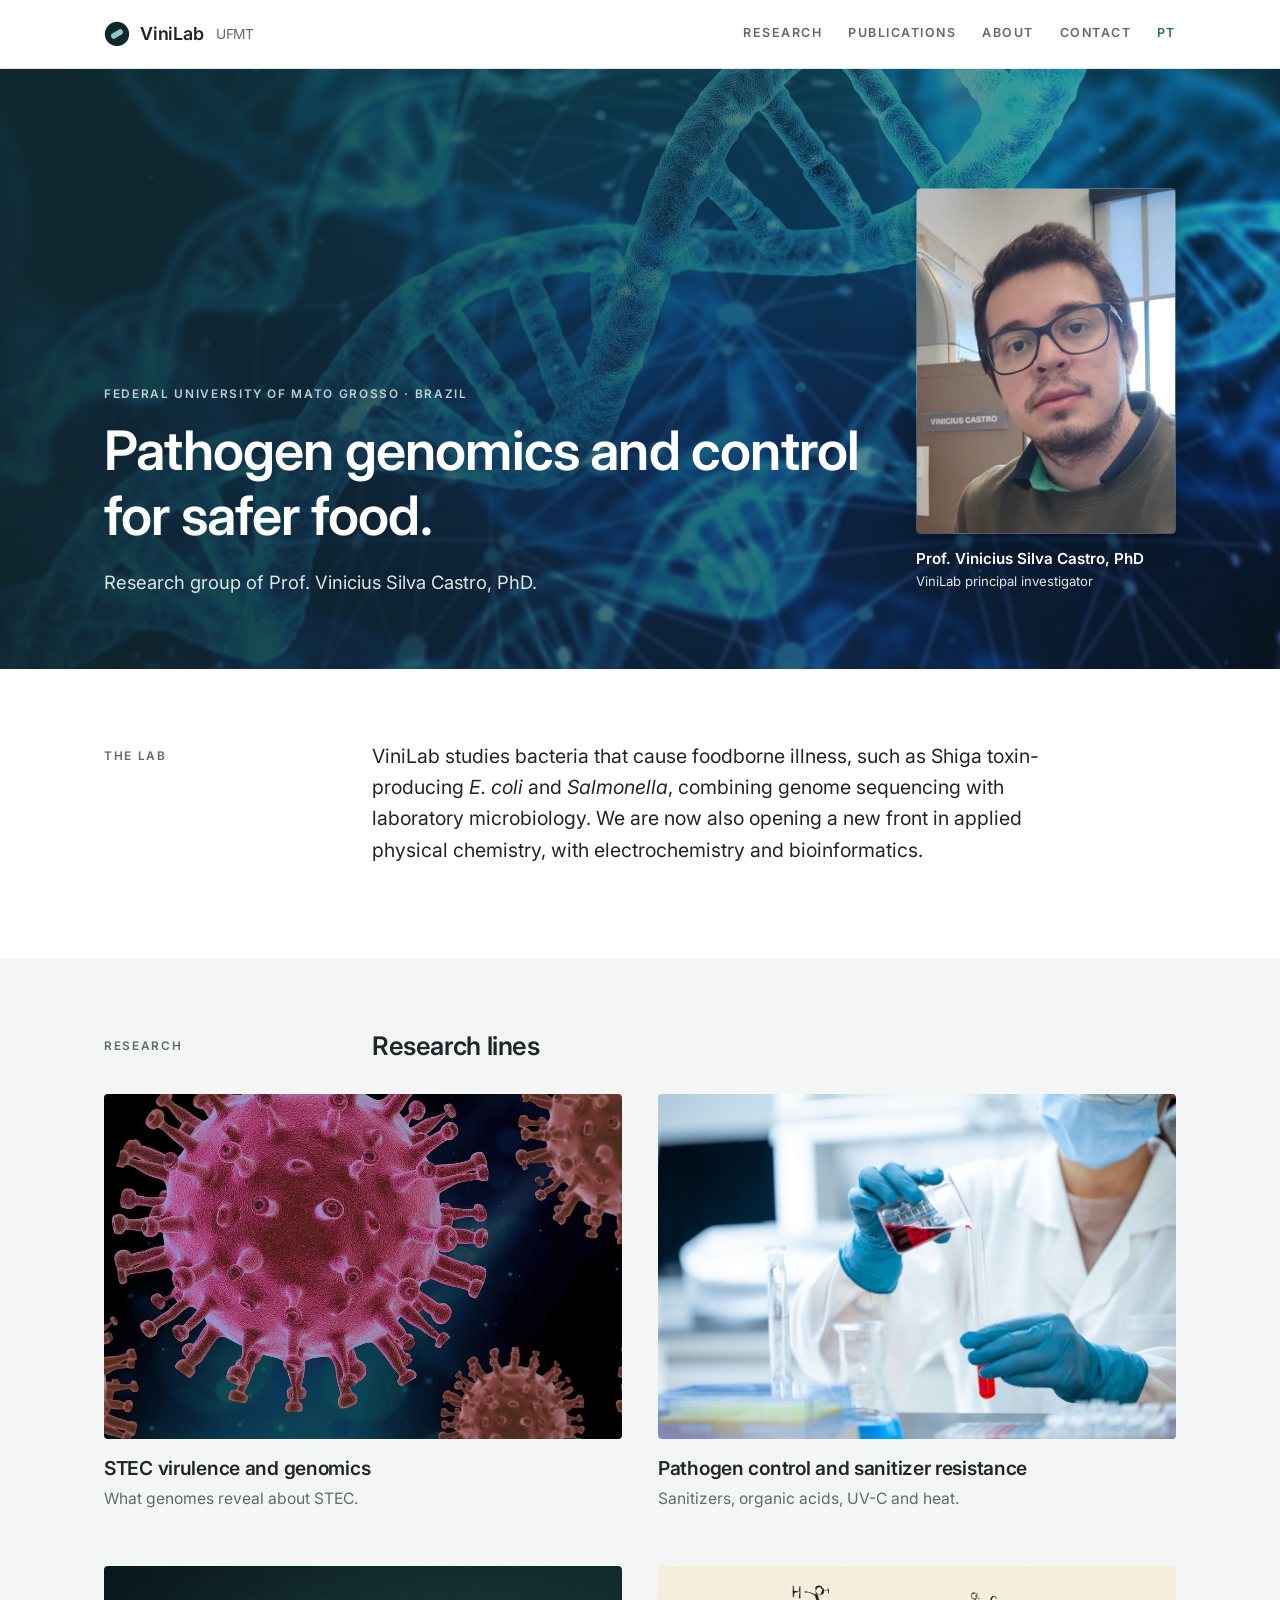
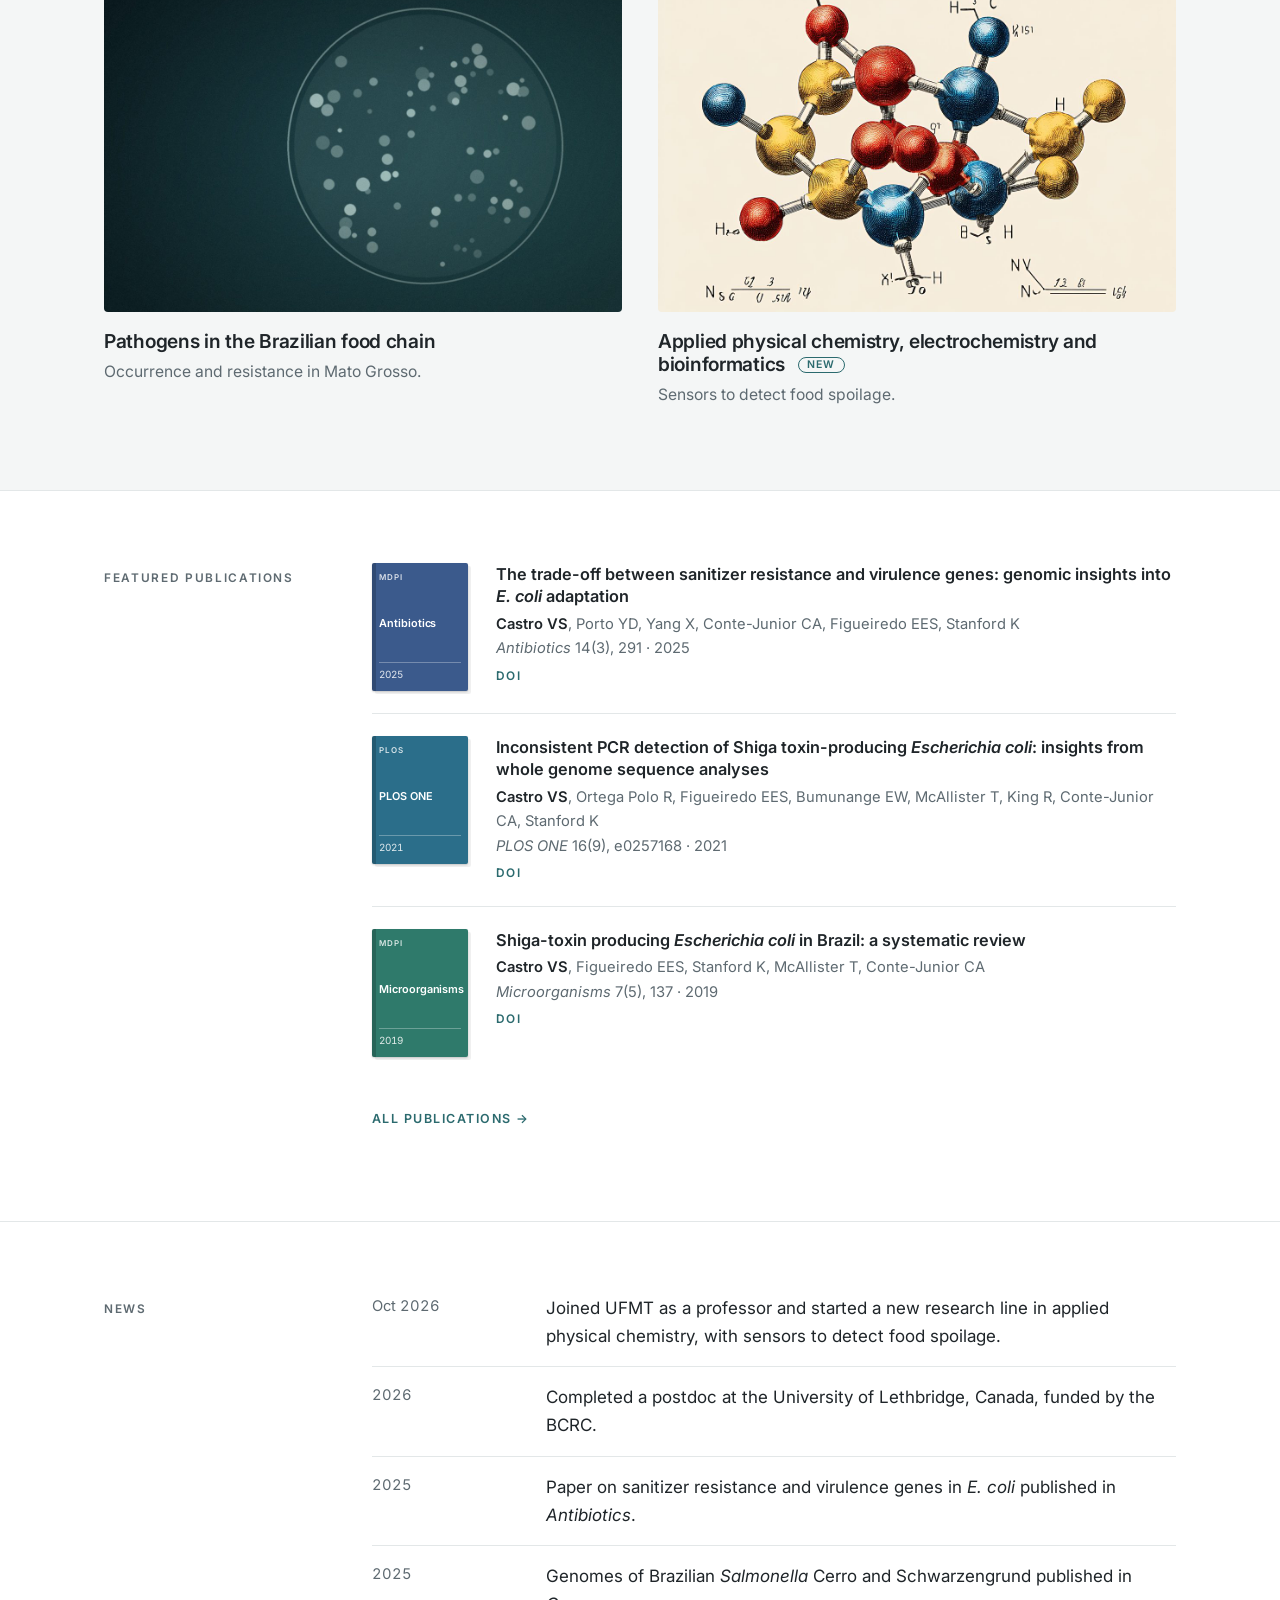
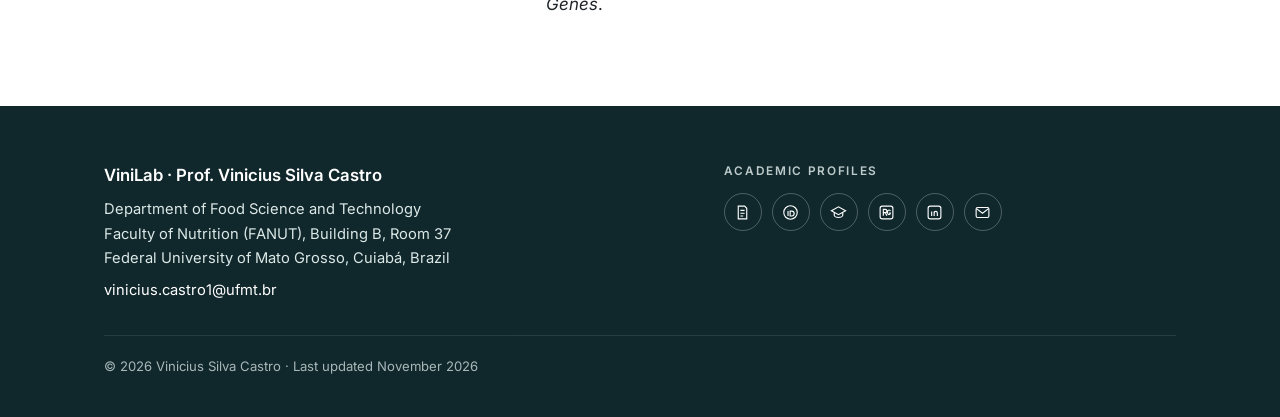
==== commit 932f6d5f: "Show portrait in home hero and journal covers in publication lists Co-Authored-By: Claude Opus 5.5 <" ====
--- a/en/index.html
+++ b/en/index.html
@@ -18,10 +18,13 @@
   <a class="brand" href="index.html"><svg viewBox="0 0 32 32" aria-hidden="true"><circle cx="16" cy="16" r="15" fill="#10272c"/><rect x="8" y="12.5" width="16" height="7" rx="3.5" fill="#8fc7bf" transform="rotate(-32 16 16)"/></svg>ViniLab <small>UFMT</small></a>
   <nav class="menu" aria-label="Main menu"><a href="research.html">Research</a><a href="publications.html">Publications</a><a href="about.html">About</a><a href="contact.html">Contact</a><a class="lang" href="../index.html" hreflang="pt" lang="pt">PT</a></nav>
 </div></header>
-<section class="hero" style="background-image:linear-gradient(90deg,rgba(16,39,44,.92) 0%,rgba(16,39,44,.55) 45%,rgba(16,39,44,.05) 100%),url('../assets/img/hero.jpg')"><div class="wrap">
+<section class="hero" style="background-image:linear-gradient(90deg,rgba(16,39,44,.92) 0%,rgba(16,39,44,.6) 55%,rgba(16,39,44,.35) 100%),url('../assets/img/hero.jpg')"><div class="wrap hero-grid">
+  <div class="hero-text">
   <div class="label light">Federal University of Mato Grosso · Brazil</div>
   <h1>Pathogen genomics and control for safer food.</h1>
   <p>Research group of Prof. Vinicius Silva Castro, PhD.</p>
+  </div>
+  <a class="hero-photo" href="about.html"><img src="../assets/img/retrato.jpg" alt="Prof. Vinicius Silva Castro, PhD" width="600" height="800"><span>Prof. Vinicius Silva Castro, PhD<small>ViniLab principal investigator</small></span></a>
 </div></section>
 <main id="conteudo">
 <section class="block"><div class="wrap split">
@@ -40,9 +43,9 @@
 <section class="block"><div class="wrap split">
   <div class="label">Featured publications</div>
   <div>
-<div class="feat"><div class="img"><img src="../assets/img/card-controle.jpg" alt="" loading="lazy" width="1200" height="800"></div><div><p class="pub-title">The trade-off between sanitizer resistance and virulence genes: genomic insights into <i>E. coli</i> adaptation</p><p class="pub-meta"><b>Castro VS</b>, Porto YD, Yang X, Conte-Junior CA, Figueiredo EES, Stanford K</p><p class="pub-meta"><i>Antibiotics</i> 14(3), 291 · 2025</p><div class="pub-links"><a href="https://doi.org/10.3390/antibiotics14030291">DOI</a></div></div></div>
-<div class="feat"><div class="img"><img src="../assets/img/card-genomica.jpg" alt="" loading="lazy" width="1200" height="800"></div><div><p class="pub-title">Inconsistent PCR detection of Shiga toxin-producing <i>Escherichia coli</i>: insights from whole genome sequence analyses</p><p class="pub-meta"><b>Castro VS</b>, Ortega Polo R, Figueiredo EES, Bumunange EW, McAllister T, King R, Conte-Junior CA, Stanford K</p><p class="pub-meta"><i>PLOS ONE</i> 16(9), e0257168 · 2021</p><div class="pub-links"><a href="https://doi.org/10.1371/journal.pone.0257168">DOI</a></div></div></div>
-<div class="feat"><div class="img"><img src="../assets/img/card-cadeia.jpg" alt="" loading="lazy" width="1200" height="800"></div><div><p class="pub-title">Shiga-toxin producing <i>Escherichia coli</i> in Brazil: a systematic review</p><p class="pub-meta"><b>Castro VS</b>, Figueiredo EES, Stanford K, McAllister T, Conte-Junior CA</p><p class="pub-meta"><i>Microorganisms</i> 7(5), 137 · 2019</p><div class="pub-links"><a href="https://doi.org/10.3390/microorganisms7050137">DOI</a></div></div></div>
+<div class="feat"><div class="cover" style="--c:#3b5a8c" aria-hidden="true"><span class="pub">MDPI</span><span class="jn">Antibiotics</span><span class="yr">2025</span></div><div><p class="pub-title">The trade-off between sanitizer resistance and virulence genes: genomic insights into <i>E. coli</i> adaptation</p><p class="pub-meta"><b>Castro VS</b>, Porto YD, Yang X, Conte-Junior CA, Figueiredo EES, Stanford K</p><p class="pub-meta"><i>Antibiotics</i> 14(3), 291 · 2025</p><div class="pub-links"><a href="https://doi.org/10.3390/antibiotics14030291">DOI</a></div></div></div>
+<div class="feat"><div class="cover" style="--c:#2b6e8a" aria-hidden="true"><span class="pub">PLOS</span><span class="jn">PLOS ONE</span><span class="yr">2021</span></div><div><p class="pub-title">Inconsistent PCR detection of Shiga toxin-producing <i>Escherichia coli</i>: insights from whole genome sequence analyses</p><p class="pub-meta"><b>Castro VS</b>, Ortega Polo R, Figueiredo EES, Bumunange EW, McAllister T, King R, Conte-Junior CA, Stanford K</p><p class="pub-meta"><i>PLOS ONE</i> 16(9), e0257168 · 2021</p><div class="pub-links"><a href="https://doi.org/10.1371/journal.pone.0257168">DOI</a></div></div></div>
+<div class="feat"><div class="cover" style="--c:#2f7a6b" aria-hidden="true"><span class="pub">MDPI</span><span class="jn">Microorganisms</span><span class="yr">2019</span></div><div><p class="pub-title">Shiga-toxin producing <i>Escherichia coli</i> in Brazil: a systematic review</p><p class="pub-meta"><b>Castro VS</b>, Figueiredo EES, Stanford K, McAllister T, Conte-Junior CA</p><p class="pub-meta"><i>Microorganisms</i> 7(5), 137 · 2019</p><div class="pub-links"><a href="https://doi.org/10.3390/microorganisms7050137">DOI</a></div></div></div>
     <p style="margin-top:24px"><a class="more" href="publications.html">All publications →</a></p>
   </div>
 </div></section>
--- a/assets/style.css
+++ b/assets/style.css
@@ -146,3 +146,35 @@
   nav.menu { gap: 2px 18px; }
   header.site { position: static; }
 }
+.rline .img.duo { display: grid; grid-template-columns: 1fr 1fr; gap: 6px; border-radius: 4px; }
+.rline .img.duo img { height: 100%; }
+
+/* Foto na página inicial / portrait in the home hero */
+.hero .wrap.hero-grid { flex-direction: row; align-items: flex-end; justify-content: space-between; gap: 40px; }
+.hero-text { flex: 1 1 auto; }
+.hero-photo { flex: 0 0 260px; color: #fff; display: block; margin-bottom: 4px; }
+.hero-photo:hover { text-decoration: none; }
+.hero-photo img { width: 100%; aspect-ratio: 3 / 4; object-fit: cover; border-radius: 4px; box-shadow: 0 18px 40px rgba(0,0,0,.35); border: 1px solid rgba(255,255,255,.25); }
+.hero-photo span { display: block; margin-top: 12px; font-weight: 600; font-size: .95rem; }
+.hero-photo small { display: block; font-weight: 400; color: var(--on-deep); font-size: .82rem; }
+
+/* Capas das revistas / journal covers */
+.cover { --c: #2b3a40; position: relative; width: 84px; aspect-ratio: 3 / 4; background: var(--c); color: #fff; border-radius: 2px; padding: 8px 7px; display: flex; flex-direction: column; justify-content: space-between; box-shadow: 0 1px 2px rgba(0,0,0,.18), 3px 3px 0 rgba(0,0,0,.06); overflow: hidden; }
+.cover::before { content: ""; position: absolute; left: 0; top: 0; bottom: 0; width: 4px; background: rgba(0,0,0,.18); }
+.cover .pub { font-size: .5rem; font-weight: 600; letter-spacing: .12em; text-transform: uppercase; opacity: .8; }
+.cover .jn { font-size: .68rem; font-weight: 600; line-height: 1.15; letter-spacing: -.005em; }
+.cover .jn.sm { font-size: .58rem; }
+.cover .yr { font-size: .62rem; opacity: .85; font-variant-numeric: tabular-nums; border-top: 1px solid rgba(255,255,255,.35); padding-top: 3px; }
+.feat { grid-template-columns: 96px 1fr; }
+.feat .cover { width: 96px; }
+.pubs li.withcover { display: grid; grid-template-columns: 84px 1fr; gap: 20px; align-items: start; }
+
+@media (max-width: 820px) {
+  .hero .wrap.hero-grid { flex-direction: column-reverse; align-items: flex-start; justify-content: flex-end; gap: 28px; padding-top: 40px; }
+  .hero-photo { flex-basis: auto; width: 170px; }
+}
+@media (max-width: 560px) {
+  .feat { grid-template-columns: 72px 1fr; }
+  .feat .cover, .cover { width: 72px; }
+  .pubs li.withcover { grid-template-columns: 72px 1fr; gap: 14px; }
+}
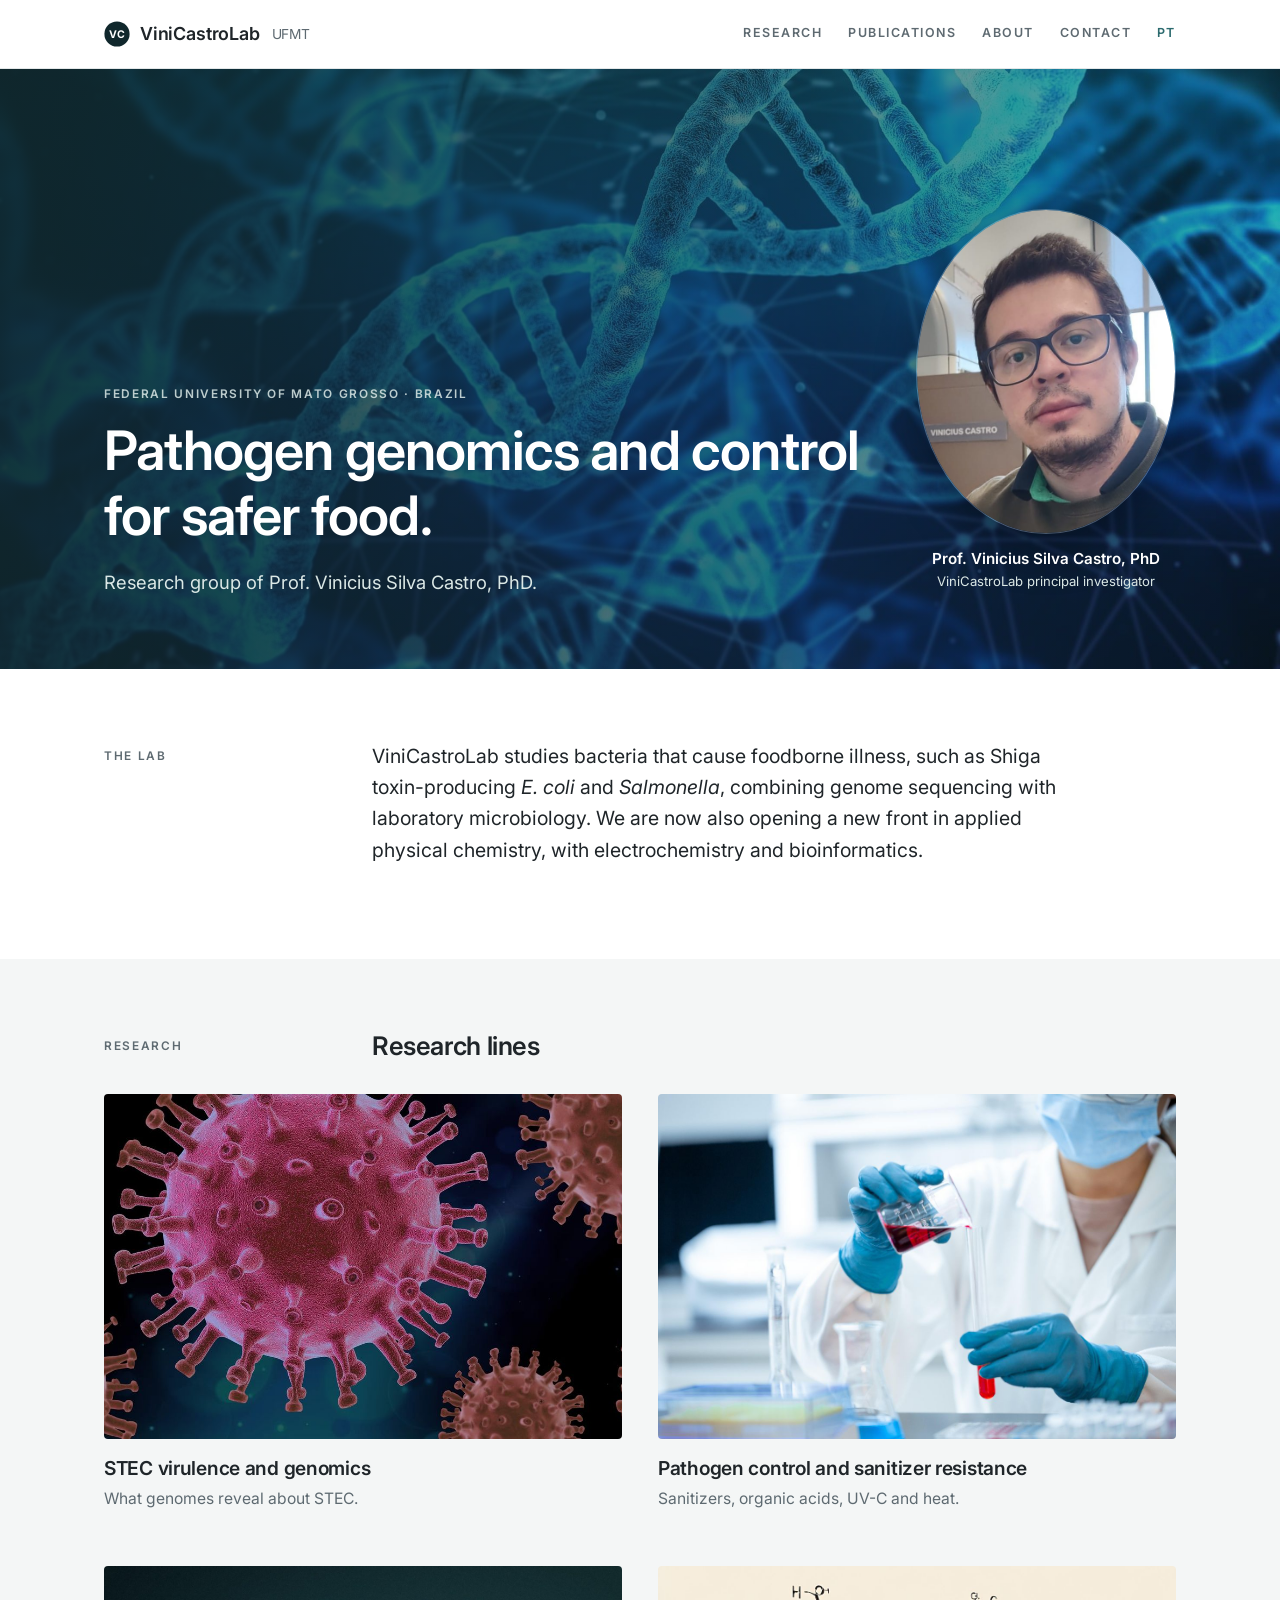
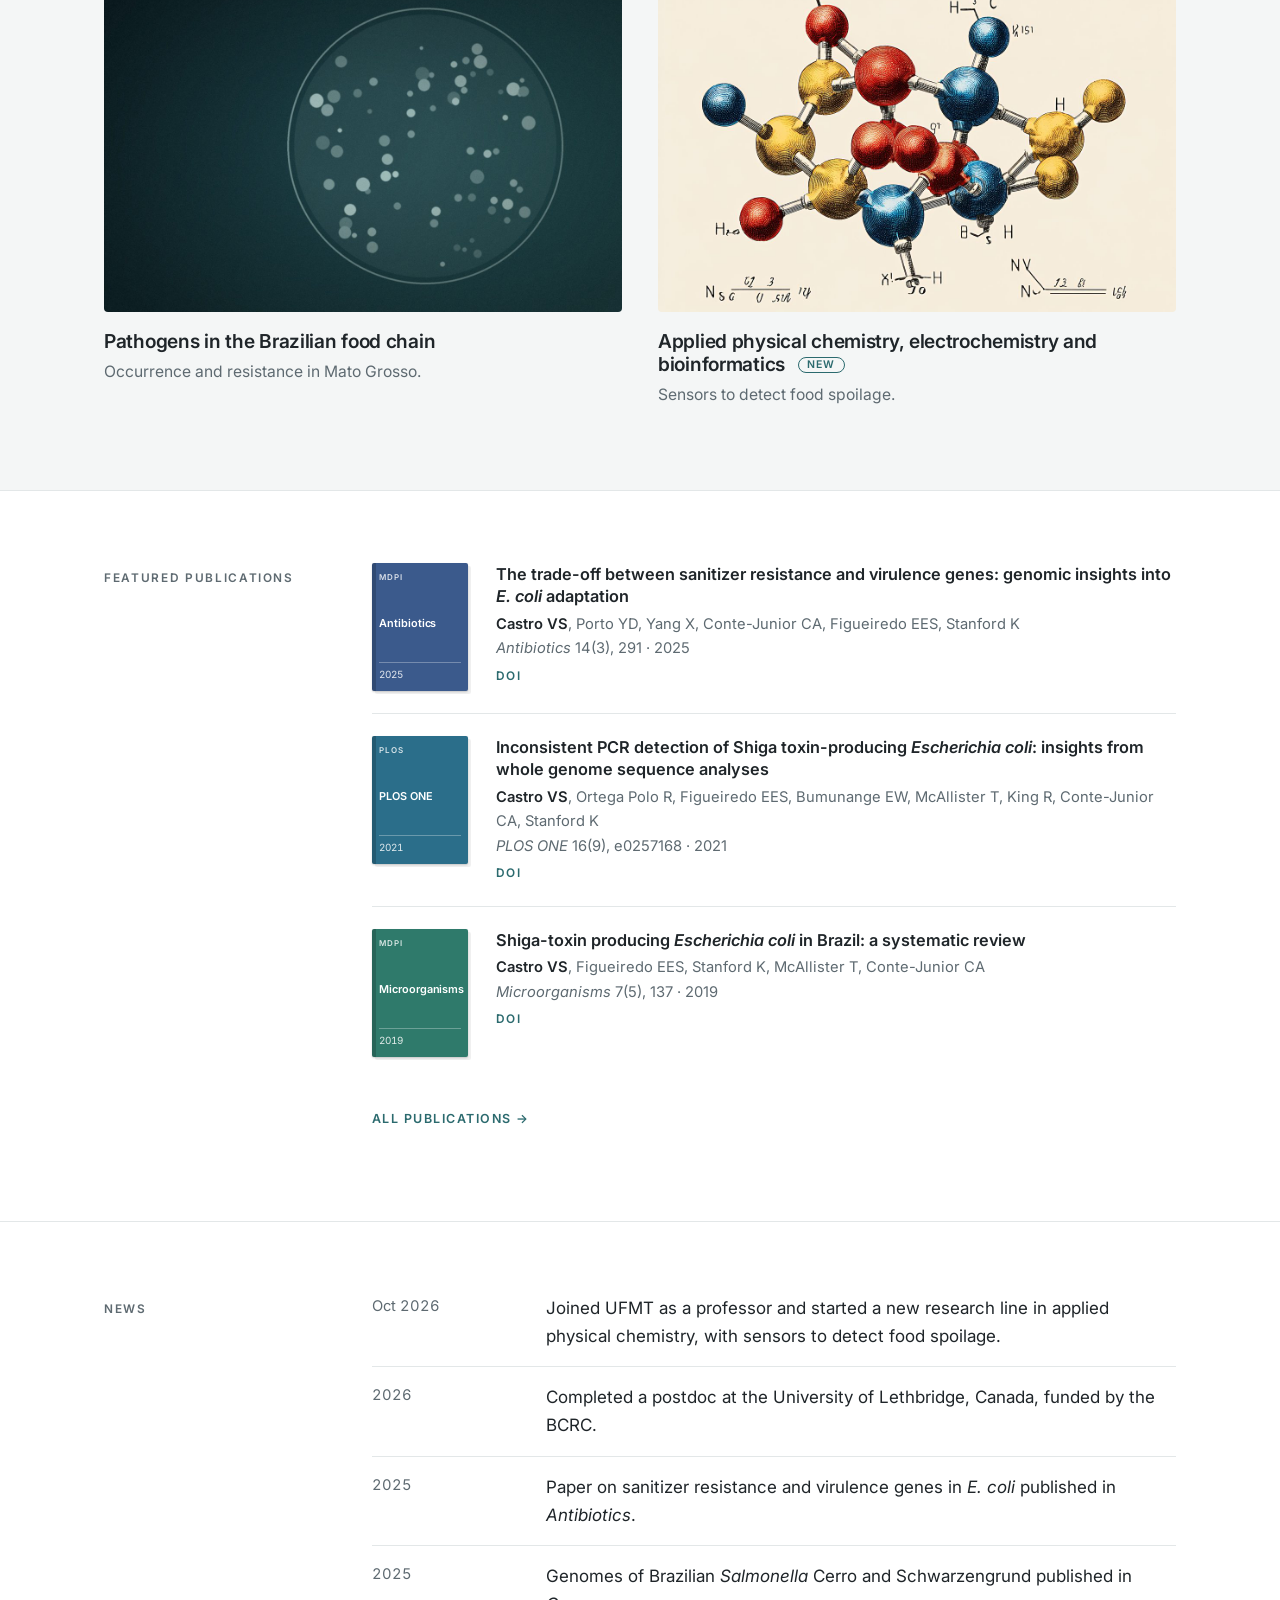
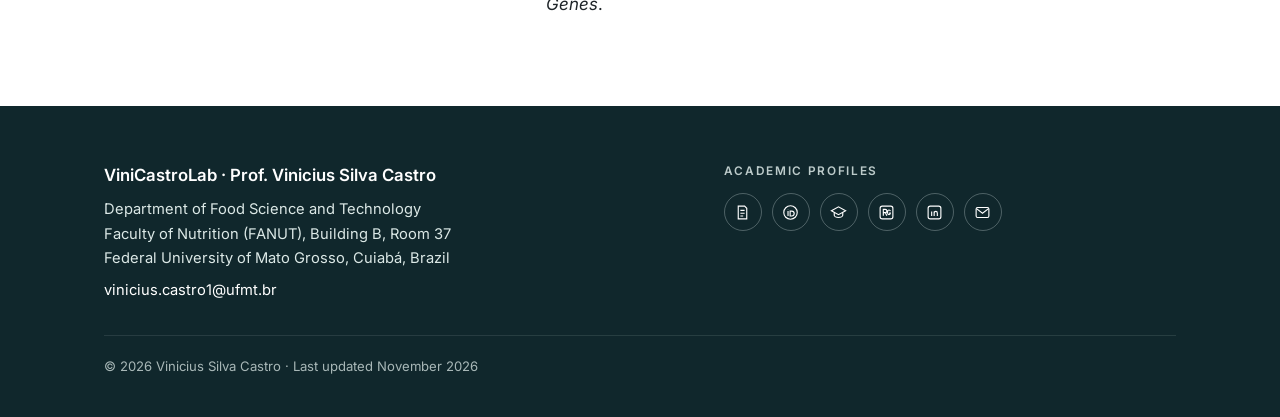
==== commit af7196d5: "Rename to ViniCastroLab, VC logo and oval portrait frame Co-Authored-By: Claude Opus 5.5 <noreply@an" ====
--- a/en/index.html
+++ b/en/index.html
@@ -3,8 +3,8 @@
 <head>
 <meta charset="utf-8">
 <meta name="viewport" content="width=device-width, initial-scale=1">
-<title>ViniLab · Vinicius Silva Castro</title>
-<meta name="description" content="ViniLab: research group of Prof. Vinicius Silva Castro (UFMT, Brazil) on foodborne pathogen genomics and control.">
+<title>ViniCastroLab · Vinicius Silva Castro</title>
+<meta name="description" content="ViniCastroLab: research group of Prof. Vinicius Silva Castro (UFMT, Brazil) on foodborne pathogen genomics and control.">
 <link rel="alternate" hreflang="pt" href="../index.html">
 <link rel="icon" href="../assets/img/favicon.svg" type="image/svg+xml">
 <link rel="preconnect" href="https://fonts.googleapis.com">
@@ -15,7 +15,7 @@
 <body>
 <a class="skip" href="#conteudo">Skip to content</a>
 <header class="site"><div class="wrap">
-  <a class="brand" href="index.html"><svg viewBox="0 0 32 32" aria-hidden="true"><circle cx="16" cy="16" r="15" fill="#10272c"/><rect x="8" y="12.5" width="16" height="7" rx="3.5" fill="#8fc7bf" transform="rotate(-32 16 16)"/></svg>ViniLab <small>UFMT</small></a>
+  <a class="brand" href="index.html"><svg viewBox="0 0 32 32" aria-hidden="true"><circle cx="16" cy="16" r="15.5" fill="#10272c"/><text x="16" y="20.6" text-anchor="middle" font-family="Inter, Arial, sans-serif" font-size="13" font-weight="700" letter-spacing="-0.4" fill="#ffffff">VC</text></svg>ViniCastroLab <small>UFMT</small></a>
   <nav class="menu" aria-label="Main menu"><a href="research.html">Research</a><a href="publications.html">Publications</a><a href="about.html">About</a><a href="contact.html">Contact</a><a class="lang" href="../index.html" hreflang="pt" lang="pt">PT</a></nav>
 </div></header>
 <section class="hero" style="background-image:linear-gradient(90deg,rgba(16,39,44,.92) 0%,rgba(16,39,44,.6) 55%,rgba(16,39,44,.35) 100%),url('../assets/img/hero.jpg')"><div class="wrap hero-grid">
@@ -24,12 +24,12 @@
   <h1>Pathogen genomics and control for safer food.</h1>
   <p>Research group of Prof. Vinicius Silva Castro, PhD.</p>
   </div>
-  <a class="hero-photo" href="about.html"><img src="../assets/img/retrato.jpg" alt="Prof. Vinicius Silva Castro, PhD" width="600" height="800"><span>Prof. Vinicius Silva Castro, PhD<small>ViniLab principal investigator</small></span></a>
+  <a class="hero-photo" href="about.html"><img src="../assets/img/retrato.jpg" alt="Prof. Vinicius Silva Castro, PhD" width="600" height="800"><span>Prof. Vinicius Silva Castro, PhD<small>ViniCastroLab principal investigator</small></span></a>
 </div></section>
 <main id="conteudo">
 <section class="block"><div class="wrap split">
   <div class="label">The lab</div>
-  <p class="lead">ViniLab studies bacteria that cause foodborne illness, such as Shiga toxin-producing <i>E. coli</i> and <i>Salmonella</i>, combining genome sequencing with laboratory microbiology. We are now also opening a new front in applied physical chemistry, with electrochemistry and bioinformatics.</p>
+  <p class="lead">ViniCastroLab studies bacteria that cause foodborne illness, such as Shiga toxin-producing <i>E. coli</i> and <i>Salmonella</i>, combining genome sequencing with laboratory microbiology. We are now also opening a new front in applied physical chemistry, with electrochemistry and bioinformatics.</p>
 </div></section>
 <section class="block soft"><div class="wrap">
   <div class="split" style="margin-bottom:32px"><div class="label">Research</div><h2 style="font-size:1.6rem">Research lines</h2></div>
@@ -61,7 +61,7 @@
 </main>
 <footer class="site"><div class="wrap">
   <div>
-    <div class="fname">ViniLab · Prof. Vinicius Silva Castro</div>
+    <div class="fname">ViniCastroLab · Prof. Vinicius Silva Castro</div>
     <div>Department of Food Science and Technology<br>Faculty of Nutrition (FANUT), Building B, Room 37<br>Federal University of Mato Grosso, Cuiabá, Brazil</div>
     <div style="margin-top:8px"><a href="mailto:vinicius.castro1@ufmt.br">vinicius.castro1@ufmt.br</a></div>
   </div>
--- a/assets/style.css
+++ b/assets/style.css
@@ -1,4 +1,4 @@
-/* ViniLab — estilo do site / site styles
+/* ViniCastroLab — estilo do site / site styles
    Para mudar cores ou fontes, altere só as variáveis abaixo. */
 :root {
   --bg: #ffffff;
@@ -178,3 +178,8 @@
   .feat .cover, .cover { width: 72px; }
   .pubs li.withcover { grid-template-columns: 72px 1fr; gap: 14px; }
 }
+
+/* Moldura oval / oval frame */
+.hero-photo img, .about .photo img { border-radius: 50%; aspect-ratio: 4 / 5; }
+.hero-photo span { text-align: center; }
+.about .photo span { display: none; }
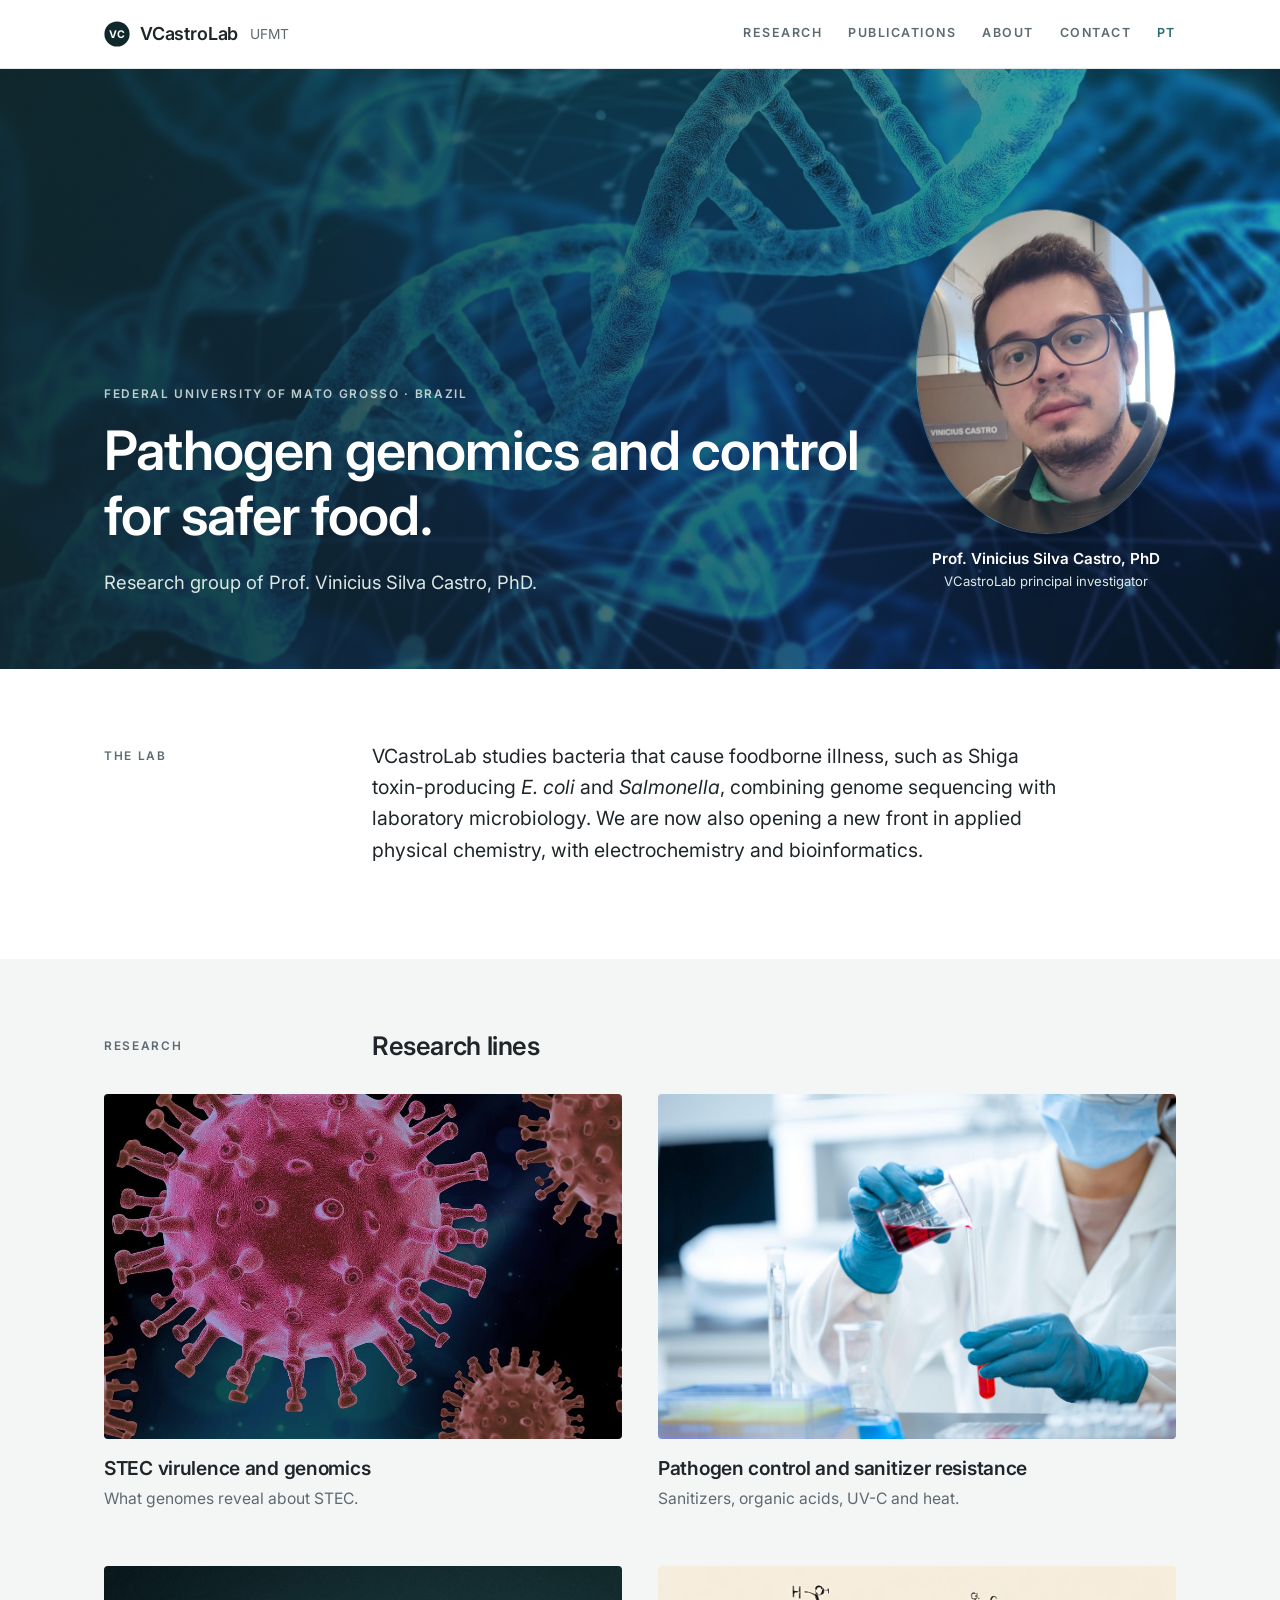
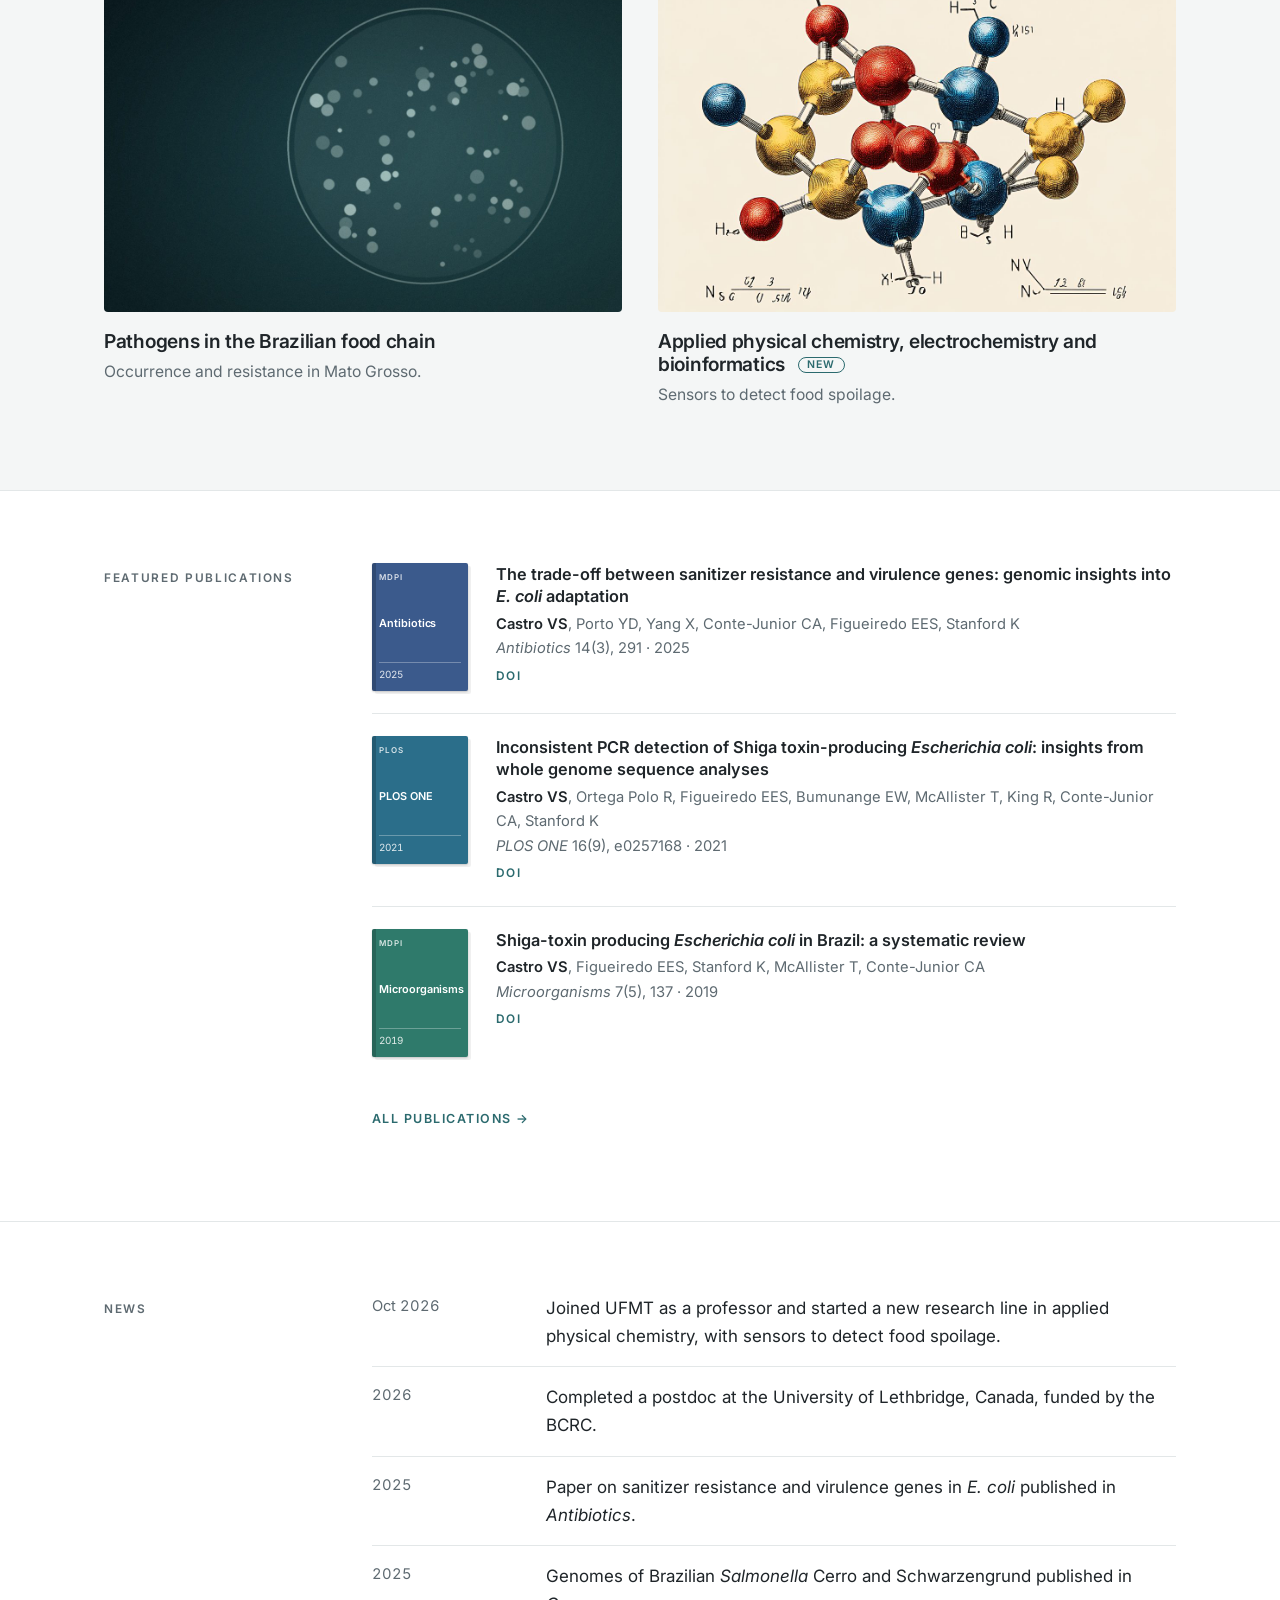
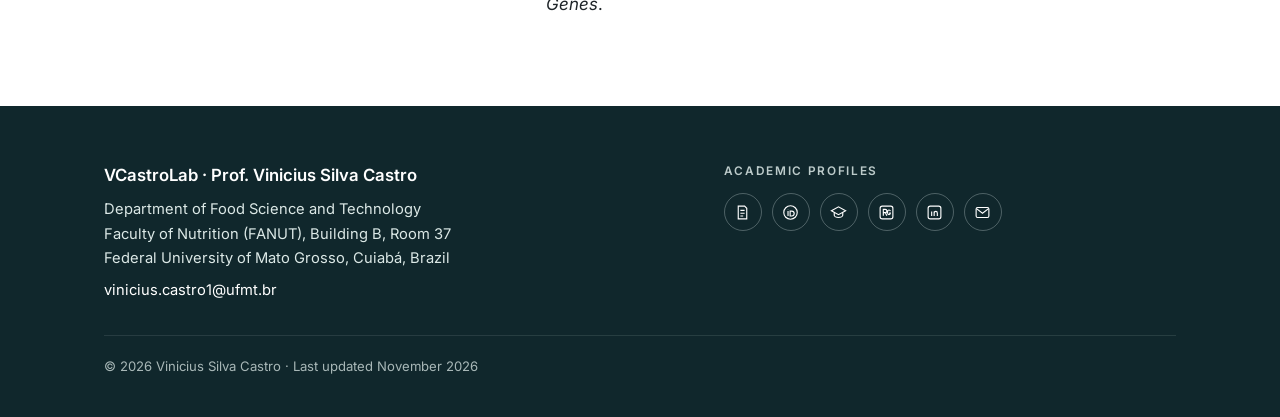
==== commit 13d3f6de: "Rename lab to VCastroLab Co-Authored-By: Claude Opus 5.5 <noreply@anthropic.com> Claude-Session: htt" ====
--- a/en/index.html
+++ b/en/index.html
@@ -3,8 +3,8 @@
 <head>
 <meta charset="utf-8">
 <meta name="viewport" content="width=device-width, initial-scale=1">
-<title>ViniCastroLab · Vinicius Silva Castro</title>
-<meta name="description" content="ViniCastroLab: research group of Prof. Vinicius Silva Castro (UFMT, Brazil) on foodborne pathogen genomics and control.">
+<title>VCastroLab · Vinicius Silva Castro</title>
+<meta name="description" content="VCastroLab: research group of Prof. Vinicius Silva Castro (UFMT, Brazil) on foodborne pathogen genomics and control.">
 <link rel="alternate" hreflang="pt" href="../index.html">
 <link rel="icon" href="../assets/img/favicon.svg" type="image/svg+xml">
 <link rel="preconnect" href="https://fonts.googleapis.com">
@@ -15,7 +15,7 @@
 <body>
 <a class="skip" href="#conteudo">Skip to content</a>
 <header class="site"><div class="wrap">
-  <a class="brand" href="index.html"><svg viewBox="0 0 32 32" aria-hidden="true"><circle cx="16" cy="16" r="15.5" fill="#10272c"/><text x="16" y="20.6" text-anchor="middle" font-family="Inter, Arial, sans-serif" font-size="13" font-weight="700" letter-spacing="-0.4" fill="#ffffff">VC</text></svg>ViniCastroLab <small>UFMT</small></a>
+  <a class="brand" href="index.html"><svg viewBox="0 0 32 32" aria-hidden="true"><circle cx="16" cy="16" r="15.5" fill="#10272c"/><text x="16" y="20.6" text-anchor="middle" font-family="Inter, Arial, sans-serif" font-size="13" font-weight="700" letter-spacing="-0.4" fill="#ffffff">VC</text></svg>VCastroLab <small>UFMT</small></a>
   <nav class="menu" aria-label="Main menu"><a href="research.html">Research</a><a href="publications.html">Publications</a><a href="about.html">About</a><a href="contact.html">Contact</a><a class="lang" href="../index.html" hreflang="pt" lang="pt">PT</a></nav>
 </div></header>
 <section class="hero" style="background-image:linear-gradient(90deg,rgba(16,39,44,.92) 0%,rgba(16,39,44,.6) 55%,rgba(16,39,44,.35) 100%),url('../assets/img/hero.jpg')"><div class="wrap hero-grid">
@@ -24,12 +24,12 @@
   <h1>Pathogen genomics and control for safer food.</h1>
   <p>Research group of Prof. Vinicius Silva Castro, PhD.</p>
   </div>
-  <a class="hero-photo" href="about.html"><img src="../assets/img/retrato.jpg" alt="Prof. Vinicius Silva Castro, PhD" width="600" height="800"><span>Prof. Vinicius Silva Castro, PhD<small>ViniCastroLab principal investigator</small></span></a>
+  <a class="hero-photo" href="about.html"><img src="../assets/img/retrato.jpg" alt="Prof. Vinicius Silva Castro, PhD" width="600" height="800"><span>Prof. Vinicius Silva Castro, PhD<small>VCastroLab principal investigator</small></span></a>
 </div></section>
 <main id="conteudo">
 <section class="block"><div class="wrap split">
   <div class="label">The lab</div>
-  <p class="lead">ViniCastroLab studies bacteria that cause foodborne illness, such as Shiga toxin-producing <i>E. coli</i> and <i>Salmonella</i>, combining genome sequencing with laboratory microbiology. We are now also opening a new front in applied physical chemistry, with electrochemistry and bioinformatics.</p>
+  <p class="lead">VCastroLab studies bacteria that cause foodborne illness, such as Shiga toxin-producing <i>E. coli</i> and <i>Salmonella</i>, combining genome sequencing with laboratory microbiology. We are now also opening a new front in applied physical chemistry, with electrochemistry and bioinformatics.</p>
 </div></section>
 <section class="block soft"><div class="wrap">
   <div class="split" style="margin-bottom:32px"><div class="label">Research</div><h2 style="font-size:1.6rem">Research lines</h2></div>
@@ -61,7 +61,7 @@
 </main>
 <footer class="site"><div class="wrap">
   <div>
-    <div class="fname">ViniCastroLab · Prof. Vinicius Silva Castro</div>
+    <div class="fname">VCastroLab · Prof. Vinicius Silva Castro</div>
     <div>Department of Food Science and Technology<br>Faculty of Nutrition (FANUT), Building B, Room 37<br>Federal University of Mato Grosso, Cuiabá, Brazil</div>
     <div style="margin-top:8px"><a href="mailto:vinicius.castro1@ufmt.br">vinicius.castro1@ufmt.br</a></div>
   </div>
--- a/assets/style.css
+++ b/assets/style.css
@@ -1,4 +1,4 @@
-/* ViniCastroLab — estilo do site / site styles
+/* VCastroLab — estilo do site / site styles
    Para mudar cores ou fontes, altere só as variáveis abaixo. */
 :root {
   --bg: #ffffff;
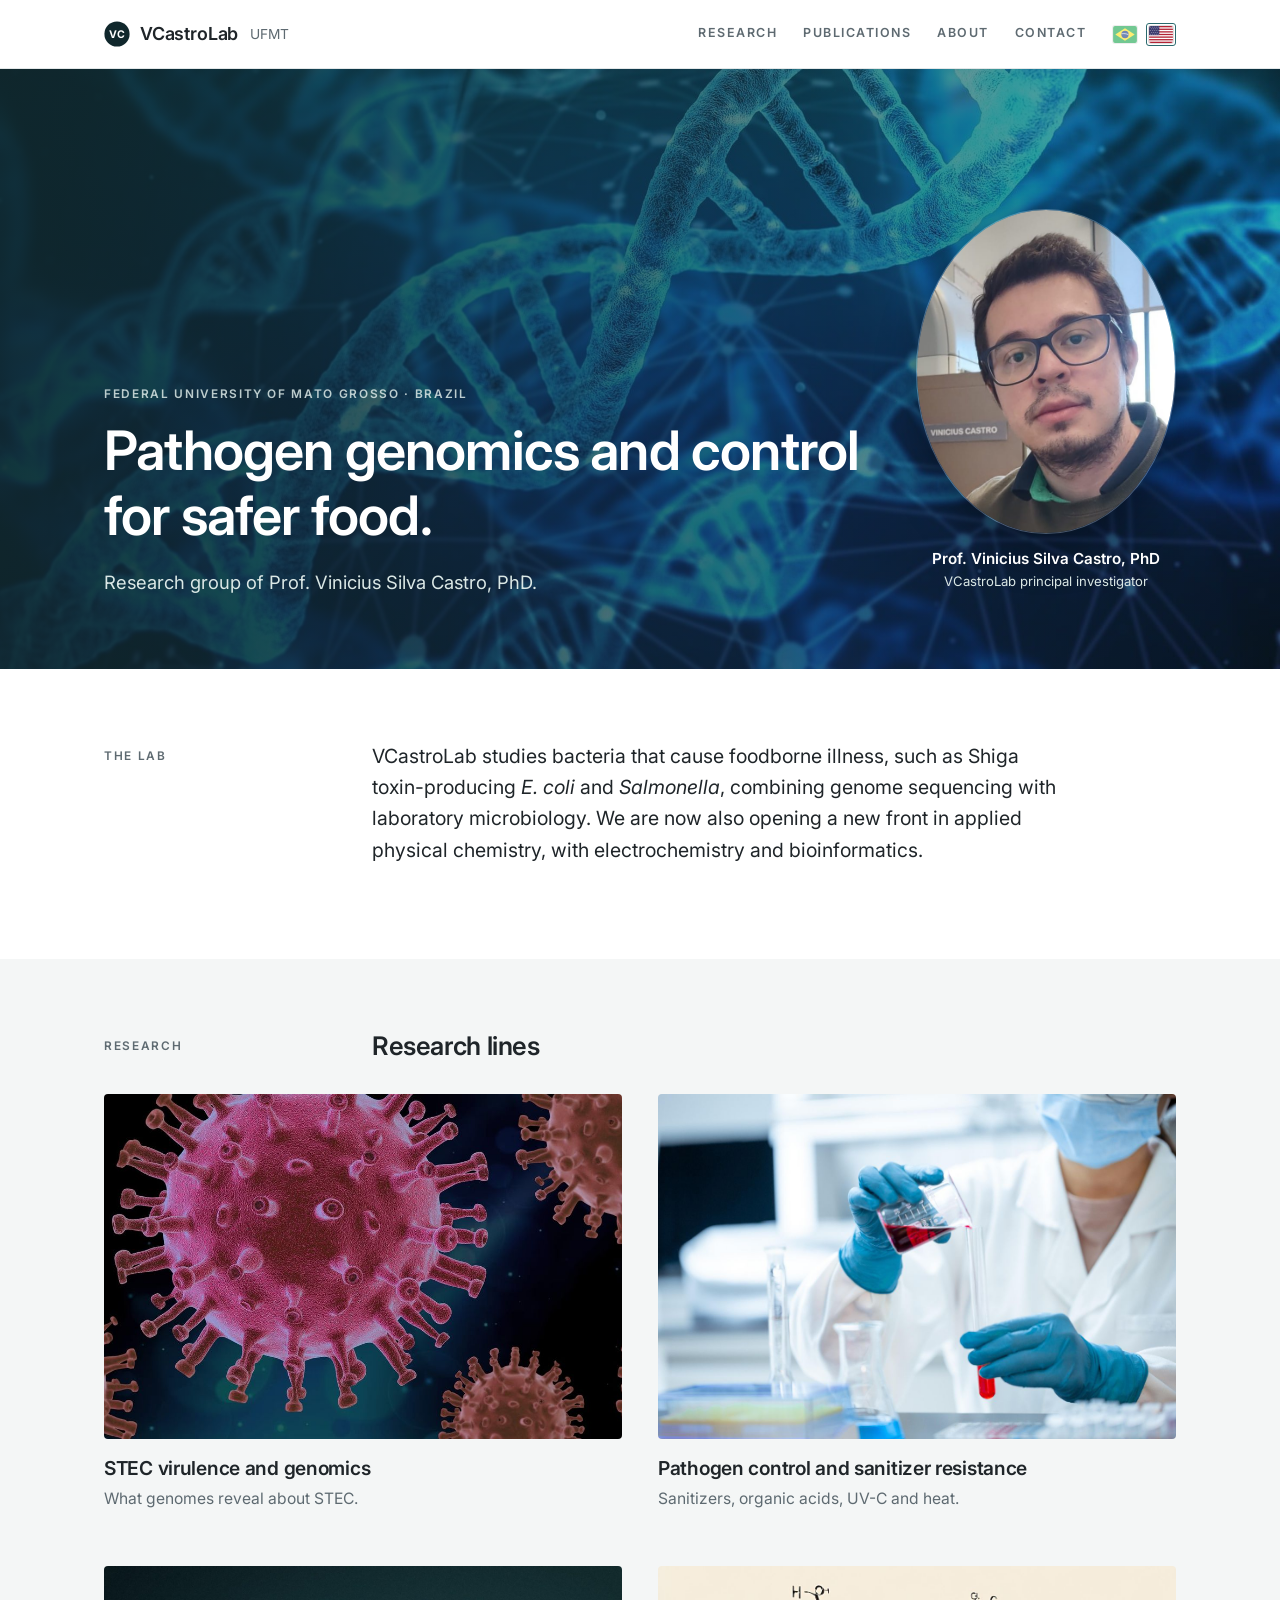
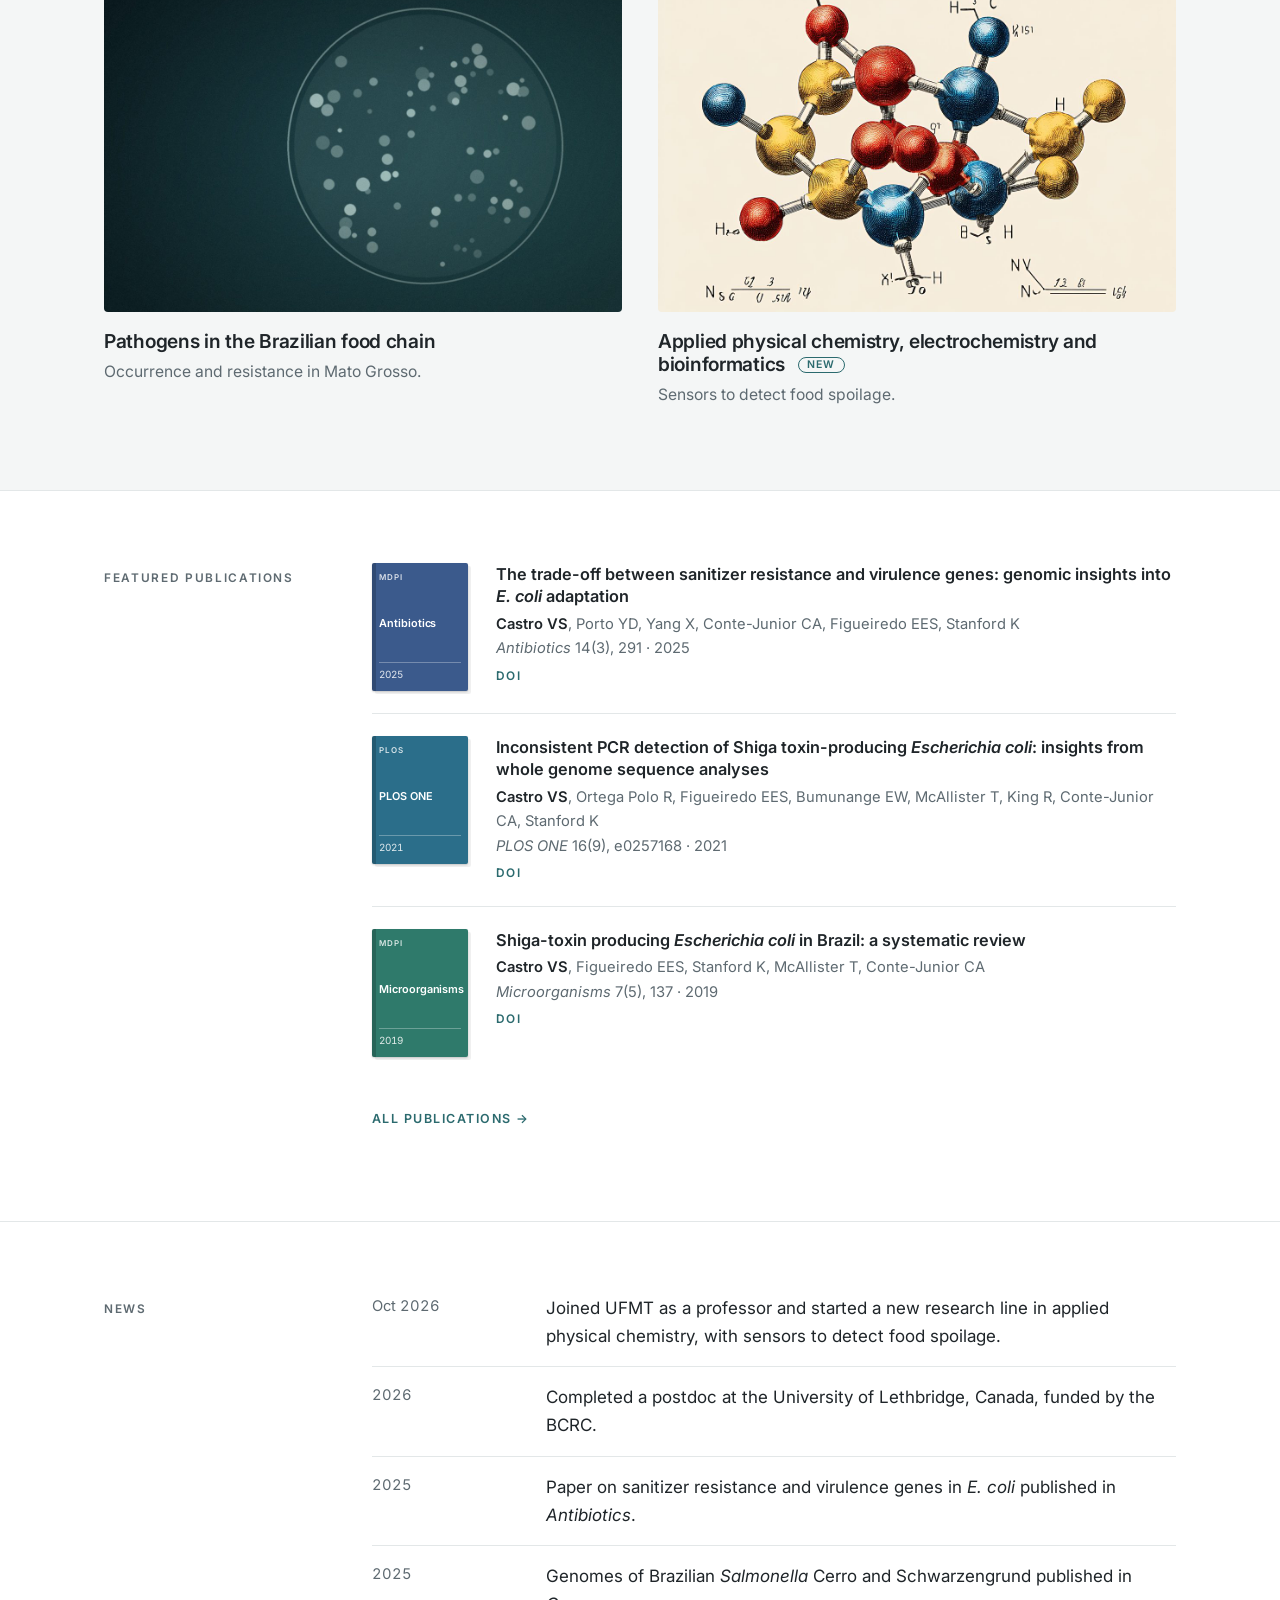
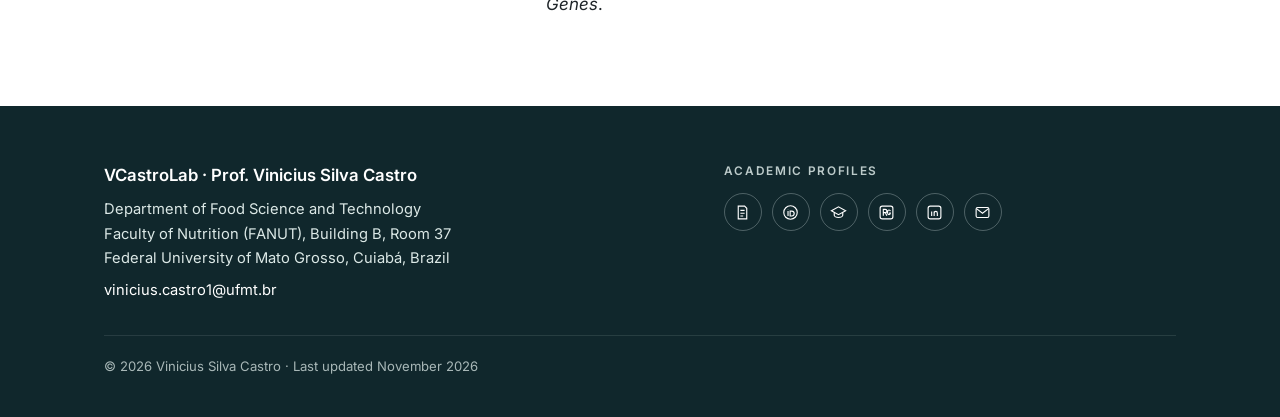
==== commit aaa99837: "Use Brazil and US flags as language switch Co-Authored-By: Claude Opus 5.5 <noreply@anthropic.com> C" ====
--- a/en/index.html
+++ b/en/index.html
@@ -16,7 +16,7 @@
 <a class="skip" href="#conteudo">Skip to content</a>
 <header class="site"><div class="wrap">
   <a class="brand" href="index.html"><svg viewBox="0 0 32 32" aria-hidden="true"><circle cx="16" cy="16" r="15.5" fill="#10272c"/><text x="16" y="20.6" text-anchor="middle" font-family="Inter, Arial, sans-serif" font-size="13" font-weight="700" letter-spacing="-0.4" fill="#ffffff">VC</text></svg>VCastroLab <small>UFMT</small></a>
-  <nav class="menu" aria-label="Main menu"><a href="research.html">Research</a><a href="publications.html">Publications</a><a href="about.html">About</a><a href="contact.html">Contact</a><a class="lang" href="../index.html" hreflang="pt" lang="pt">PT</a></nav>
+  <nav class="menu" aria-label="Main menu"><a href="research.html">Research</a><a href="publications.html">Publications</a><a href="about.html">About</a><a href="contact.html">Contact</a><span class="flags"><a class="flag" href="../index.html" hreflang="pt" lang="pt" title="Português" aria-label="Português"><svg viewBox="0 0 28 20" aria-hidden="true"><rect width="28" height="20" fill="#009b3a"/><path d="M14 2.6 25.4 10 14 17.4 2.6 10z" fill="#fedf00"/><circle cx="14" cy="10" r="4.3" fill="#002776"/><path d="M9.9 9.2c2.8-.6 5.8-.2 8.2 1.1" stroke="#fff" stroke-width=".8" fill="none"/></svg></a><span class="flag on" title="English" aria-current="true"><svg viewBox="0 0 28 20" aria-hidden="true"><rect width="28" height="20" fill="#fff"/><rect y="0.000" width="28" height="1.538" fill="#b22234"/><rect y="3.077" width="28" height="1.538" fill="#b22234"/><rect y="6.154" width="28" height="1.538" fill="#b22234"/><rect y="9.231" width="28" height="1.538" fill="#b22234"/><rect y="12.308" width="28" height="1.538" fill="#b22234"/><rect y="15.385" width="28" height="1.538" fill="#b22234"/><rect y="18.462" width="28" height="1.538" fill="#b22234"/><rect width="12" height="10.77" fill="#3c3b6e"/><circle cx="1.40" cy="1.20" r=".45" fill="#fff"/><circle cx="3.70" cy="1.20" r=".45" fill="#fff"/><circle cx="6.00" cy="1.20" r=".45" fill="#fff"/><circle cx="8.30" cy="1.20" r=".45" fill="#fff"/><circle cx="10.60" cy="1.20" r=".45" fill="#fff"/><circle cx="2.55" cy="3.30" r=".45" fill="#fff"/><circle cx="4.85" cy="3.30" r=".45" fill="#fff"/><circle cx="7.15" cy="3.30" r=".45" fill="#fff"/><circle cx="9.45" cy="3.30" r=".45" fill="#fff"/><circle cx="1.40" cy="5.40" r=".45" fill="#fff"/><circle cx="3.70" cy="5.40" r=".45" fill="#fff"/><circle cx="6.00" cy="5.40" r=".45" fill="#fff"/><circle cx="8.30" cy="5.40" r=".45" fill="#fff"/><circle cx="10.60" cy="5.40" r=".45" fill="#fff"/><circle cx="2.55" cy="7.50" r=".45" fill="#fff"/><circle cx="4.85" cy="7.50" r=".45" fill="#fff"/><circle cx="7.15" cy="7.50" r=".45" fill="#fff"/><circle cx="9.45" cy="7.50" r=".45" fill="#fff"/><circle cx="1.40" cy="9.60" r=".45" fill="#fff"/><circle cx="3.70" cy="9.60" r=".45" fill="#fff"/><circle cx="6.00" cy="9.60" r=".45" fill="#fff"/><circle cx="8.30" cy="9.60" r=".45" fill="#fff"/><circle cx="10.60" cy="9.60" r=".45" fill="#fff"/></svg></span></span></nav>
 </div></header>
 <section class="hero" style="background-image:linear-gradient(90deg,rgba(16,39,44,.92) 0%,rgba(16,39,44,.6) 55%,rgba(16,39,44,.35) 100%),url('../assets/img/hero.jpg')"><div class="wrap hero-grid">
   <div class="hero-text">
--- a/assets/style.css
+++ b/assets/style.css
@@ -183,3 +183,11 @@
 .hero-photo img, .about .photo img { border-radius: 50%; aspect-ratio: 4 / 5; }
 .hero-photo span { text-align: center; }
 .about .photo span { display: none; }
+
+/* Bandeiras de idioma / language flags */
+.flags { display: inline-flex; gap: 8px; align-items: center; }
+.flag { display: inline-flex; padding: 2px; border-radius: 3px; border: 1.5px solid transparent; line-height: 0; }
+.flag svg { width: 24px; height: 17px; border-radius: 2px; box-shadow: 0 0 0 1px rgba(0,0,0,.12); }
+a.flag { opacity: .55; transition: opacity .2s; }
+a.flag:hover { opacity: 1; }
+.flag.on { border-color: var(--accent); }
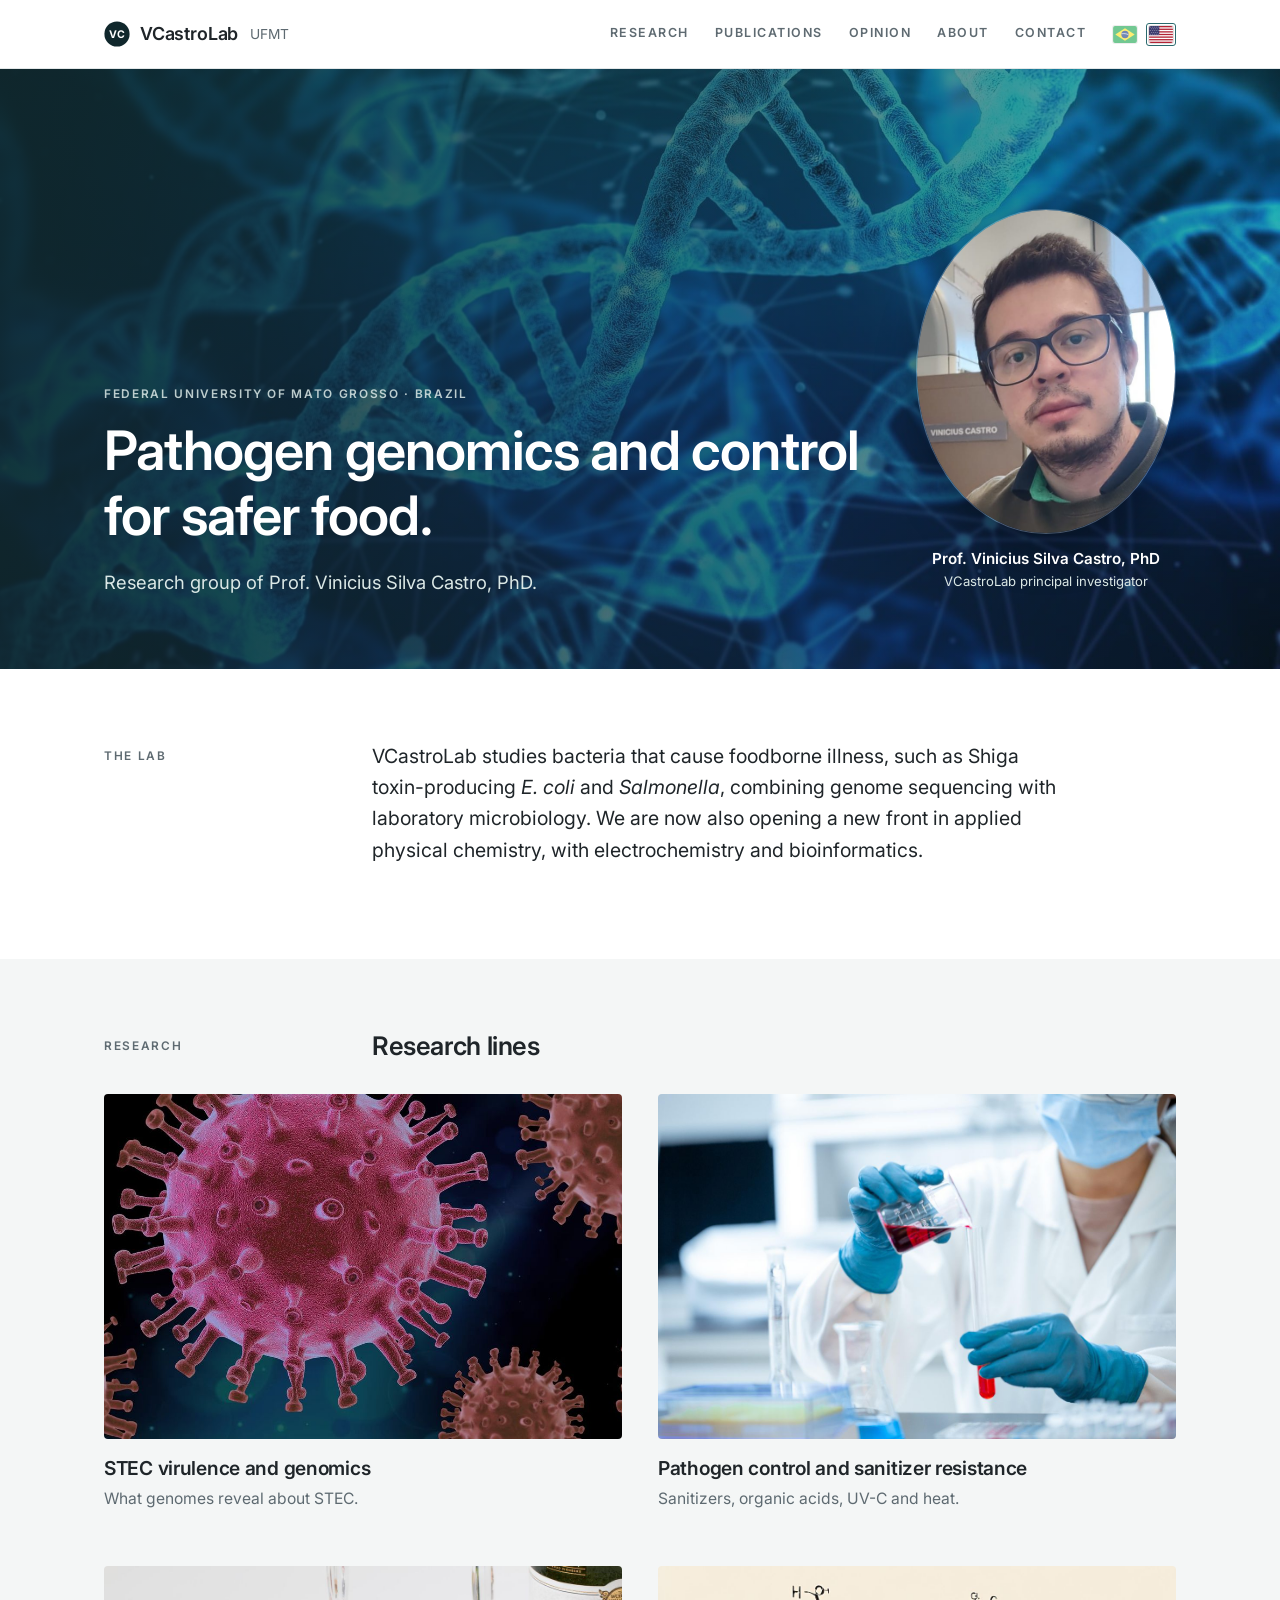
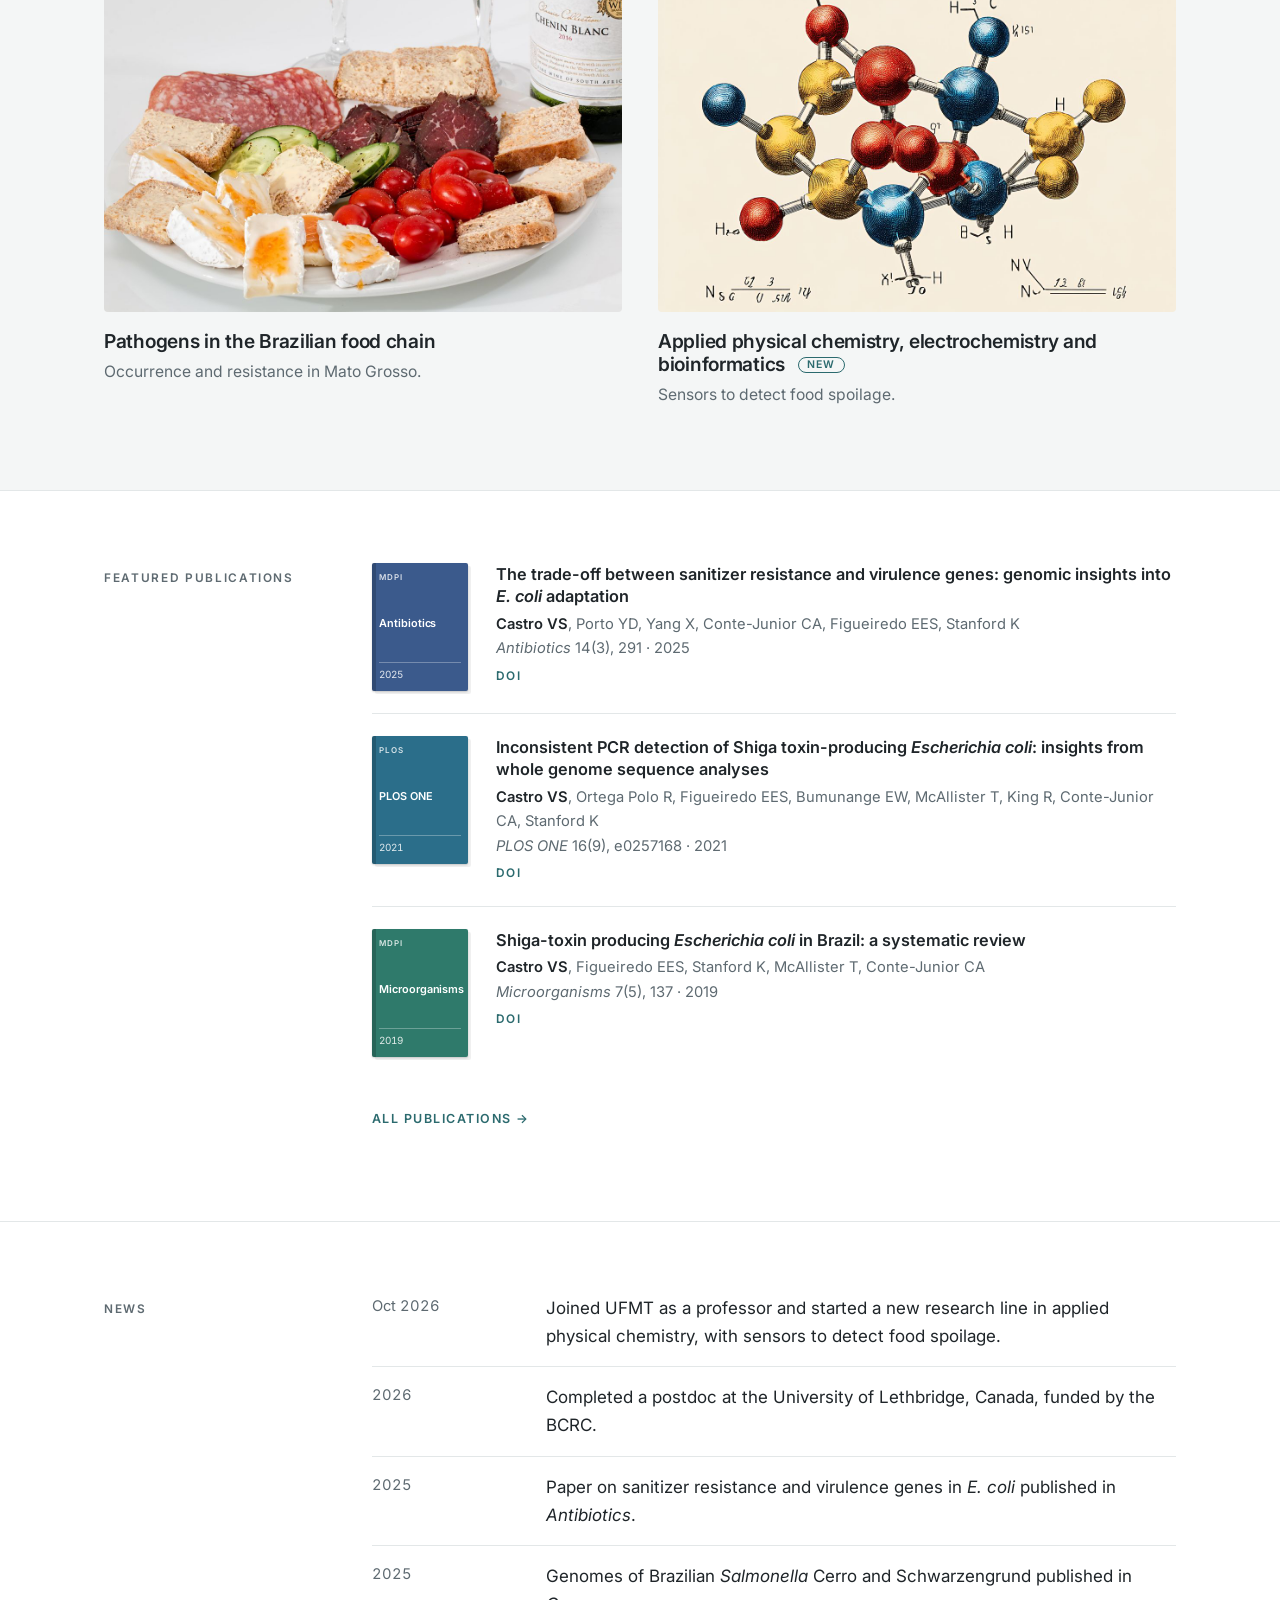
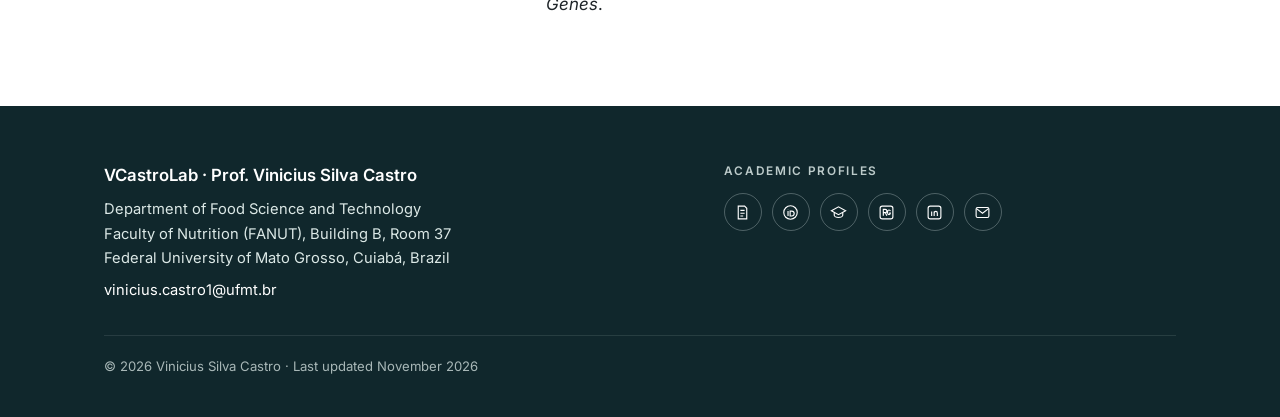
==== commit 5d76f575: "Add opinion section and food photo for Brazil food chain line Co-Authored-By: Claude Opus 5.5 <norep" ====
--- a/en/index.html
+++ b/en/index.html
@@ -16,7 +16,7 @@
 <a class="skip" href="#conteudo">Skip to content</a>
 <header class="site"><div class="wrap">
   <a class="brand" href="index.html"><svg viewBox="0 0 32 32" aria-hidden="true"><circle cx="16" cy="16" r="15.5" fill="#10272c"/><text x="16" y="20.6" text-anchor="middle" font-family="Inter, Arial, sans-serif" font-size="13" font-weight="700" letter-spacing="-0.4" fill="#ffffff">VC</text></svg>VCastroLab <small>UFMT</small></a>
-  <nav class="menu" aria-label="Main menu"><a href="research.html">Research</a><a href="publications.html">Publications</a><a href="about.html">About</a><a href="contact.html">Contact</a><span class="flags"><a class="flag" href="../index.html" hreflang="pt" lang="pt" title="Português" aria-label="Português"><svg viewBox="0 0 28 20" aria-hidden="true"><rect width="28" height="20" fill="#009b3a"/><path d="M14 2.6 25.4 10 14 17.4 2.6 10z" fill="#fedf00"/><circle cx="14" cy="10" r="4.3" fill="#002776"/><path d="M9.9 9.2c2.8-.6 5.8-.2 8.2 1.1" stroke="#fff" stroke-width=".8" fill="none"/></svg></a><span class="flag on" title="English" aria-current="true"><svg viewBox="0 0 28 20" aria-hidden="true"><rect width="28" height="20" fill="#fff"/><rect y="0.000" width="28" height="1.538" fill="#b22234"/><rect y="3.077" width="28" height="1.538" fill="#b22234"/><rect y="6.154" width="28" height="1.538" fill="#b22234"/><rect y="9.231" width="28" height="1.538" fill="#b22234"/><rect y="12.308" width="28" height="1.538" fill="#b22234"/><rect y="15.385" width="28" height="1.538" fill="#b22234"/><rect y="18.462" width="28" height="1.538" fill="#b22234"/><rect width="12" height="10.77" fill="#3c3b6e"/><circle cx="1.40" cy="1.20" r=".45" fill="#fff"/><circle cx="3.70" cy="1.20" r=".45" fill="#fff"/><circle cx="6.00" cy="1.20" r=".45" fill="#fff"/><circle cx="8.30" cy="1.20" r=".45" fill="#fff"/><circle cx="10.60" cy="1.20" r=".45" fill="#fff"/><circle cx="2.55" cy="3.30" r=".45" fill="#fff"/><circle cx="4.85" cy="3.30" r=".45" fill="#fff"/><circle cx="7.15" cy="3.30" r=".45" fill="#fff"/><circle cx="9.45" cy="3.30" r=".45" fill="#fff"/><circle cx="1.40" cy="5.40" r=".45" fill="#fff"/><circle cx="3.70" cy="5.40" r=".45" fill="#fff"/><circle cx="6.00" cy="5.40" r=".45" fill="#fff"/><circle cx="8.30" cy="5.40" r=".45" fill="#fff"/><circle cx="10.60" cy="5.40" r=".45" fill="#fff"/><circle cx="2.55" cy="7.50" r=".45" fill="#fff"/><circle cx="4.85" cy="7.50" r=".45" fill="#fff"/><circle cx="7.15" cy="7.50" r=".45" fill="#fff"/><circle cx="9.45" cy="7.50" r=".45" fill="#fff"/><circle cx="1.40" cy="9.60" r=".45" fill="#fff"/><circle cx="3.70" cy="9.60" r=".45" fill="#fff"/><circle cx="6.00" cy="9.60" r=".45" fill="#fff"/><circle cx="8.30" cy="9.60" r=".45" fill="#fff"/><circle cx="10.60" cy="9.60" r=".45" fill="#fff"/></svg></span></span></nav>
+  <nav class="menu" aria-label="Main menu"><a href="research.html">Research</a><a href="publications.html">Publications</a><a href="opinion.html">Opinion</a><a href="about.html">About</a><a href="contact.html">Contact</a><span class="flags"><a class="flag" href="../index.html" hreflang="pt" lang="pt" title="Português" aria-label="Português"><svg viewBox="0 0 28 20" aria-hidden="true"><rect width="28" height="20" fill="#009b3a"/><path d="M14 2.6 25.4 10 14 17.4 2.6 10z" fill="#fedf00"/><circle cx="14" cy="10" r="4.3" fill="#002776"/><path d="M9.9 9.2c2.8-.6 5.8-.2 8.2 1.1" stroke="#fff" stroke-width=".8" fill="none"/></svg></a><span class="flag on" title="English" aria-current="true"><svg viewBox="0 0 28 20" aria-hidden="true"><rect width="28" height="20" fill="#fff"/><rect y="0.000" width="28" height="1.538" fill="#b22234"/><rect y="3.077" width="28" height="1.538" fill="#b22234"/><rect y="6.154" width="28" height="1.538" fill="#b22234"/><rect y="9.231" width="28" height="1.538" fill="#b22234"/><rect y="12.308" width="28" height="1.538" fill="#b22234"/><rect y="15.385" width="28" height="1.538" fill="#b22234"/><rect y="18.462" width="28" height="1.538" fill="#b22234"/><rect width="12" height="10.77" fill="#3c3b6e"/><circle cx="1.40" cy="1.20" r=".45" fill="#fff"/><circle cx="3.70" cy="1.20" r=".45" fill="#fff"/><circle cx="6.00" cy="1.20" r=".45" fill="#fff"/><circle cx="8.30" cy="1.20" r=".45" fill="#fff"/><circle cx="10.60" cy="1.20" r=".45" fill="#fff"/><circle cx="2.55" cy="3.30" r=".45" fill="#fff"/><circle cx="4.85" cy="3.30" r=".45" fill="#fff"/><circle cx="7.15" cy="3.30" r=".45" fill="#fff"/><circle cx="9.45" cy="3.30" r=".45" fill="#fff"/><circle cx="1.40" cy="5.40" r=".45" fill="#fff"/><circle cx="3.70" cy="5.40" r=".45" fill="#fff"/><circle cx="6.00" cy="5.40" r=".45" fill="#fff"/><circle cx="8.30" cy="5.40" r=".45" fill="#fff"/><circle cx="10.60" cy="5.40" r=".45" fill="#fff"/><circle cx="2.55" cy="7.50" r=".45" fill="#fff"/><circle cx="4.85" cy="7.50" r=".45" fill="#fff"/><circle cx="7.15" cy="7.50" r=".45" fill="#fff"/><circle cx="9.45" cy="7.50" r=".45" fill="#fff"/><circle cx="1.40" cy="9.60" r=".45" fill="#fff"/><circle cx="3.70" cy="9.60" r=".45" fill="#fff"/><circle cx="6.00" cy="9.60" r=".45" fill="#fff"/><circle cx="8.30" cy="9.60" r=".45" fill="#fff"/><circle cx="10.60" cy="9.60" r=".45" fill="#fff"/></svg></span></span></nav>
 </div></header>
 <section class="hero" style="background-image:linear-gradient(90deg,rgba(16,39,44,.92) 0%,rgba(16,39,44,.6) 55%,rgba(16,39,44,.35) 100%),url('../assets/img/hero.jpg')"><div class="wrap hero-grid">
   <div class="hero-text">
--- a/assets/style.css
+++ b/assets/style.css
@@ -191,3 +191,11 @@
 a.flag { opacity: .55; transition: opacity .2s; }
 a.flag:hover { opacity: 1; }
 .flag.on { border-color: var(--accent); }
+
+/* Artigos de opinião / opinion */
+.op { padding: 22px 0; border-top: 1px solid var(--line); }
+.op:first-child { border-top: 0; padding-top: 0; }
+.op time { color: var(--muted); font-size: .88rem; }
+.op h2 { font-size: 1.3rem; margin: 6px 0 8px; }
+.op h2 a { color: var(--text); }
+.soon { color: var(--muted); font-size: 1.05rem; margin: 0; }
